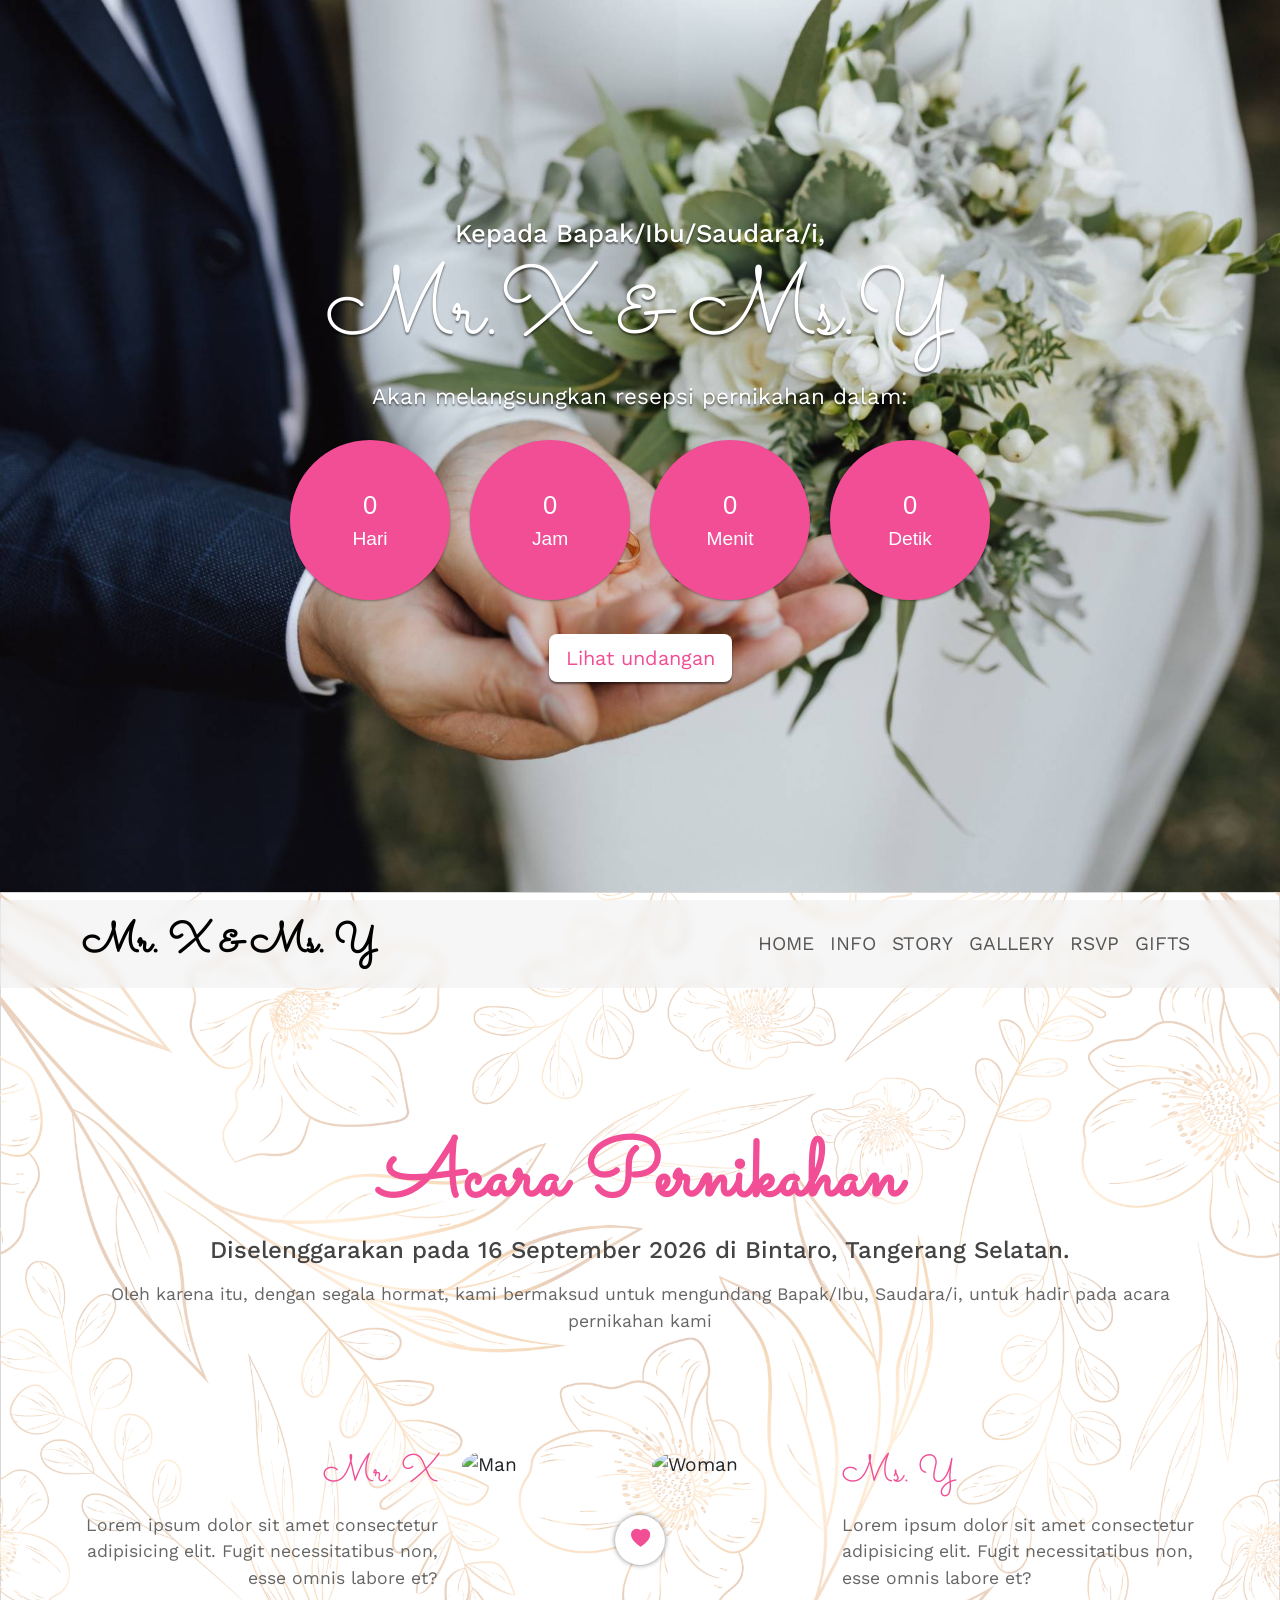
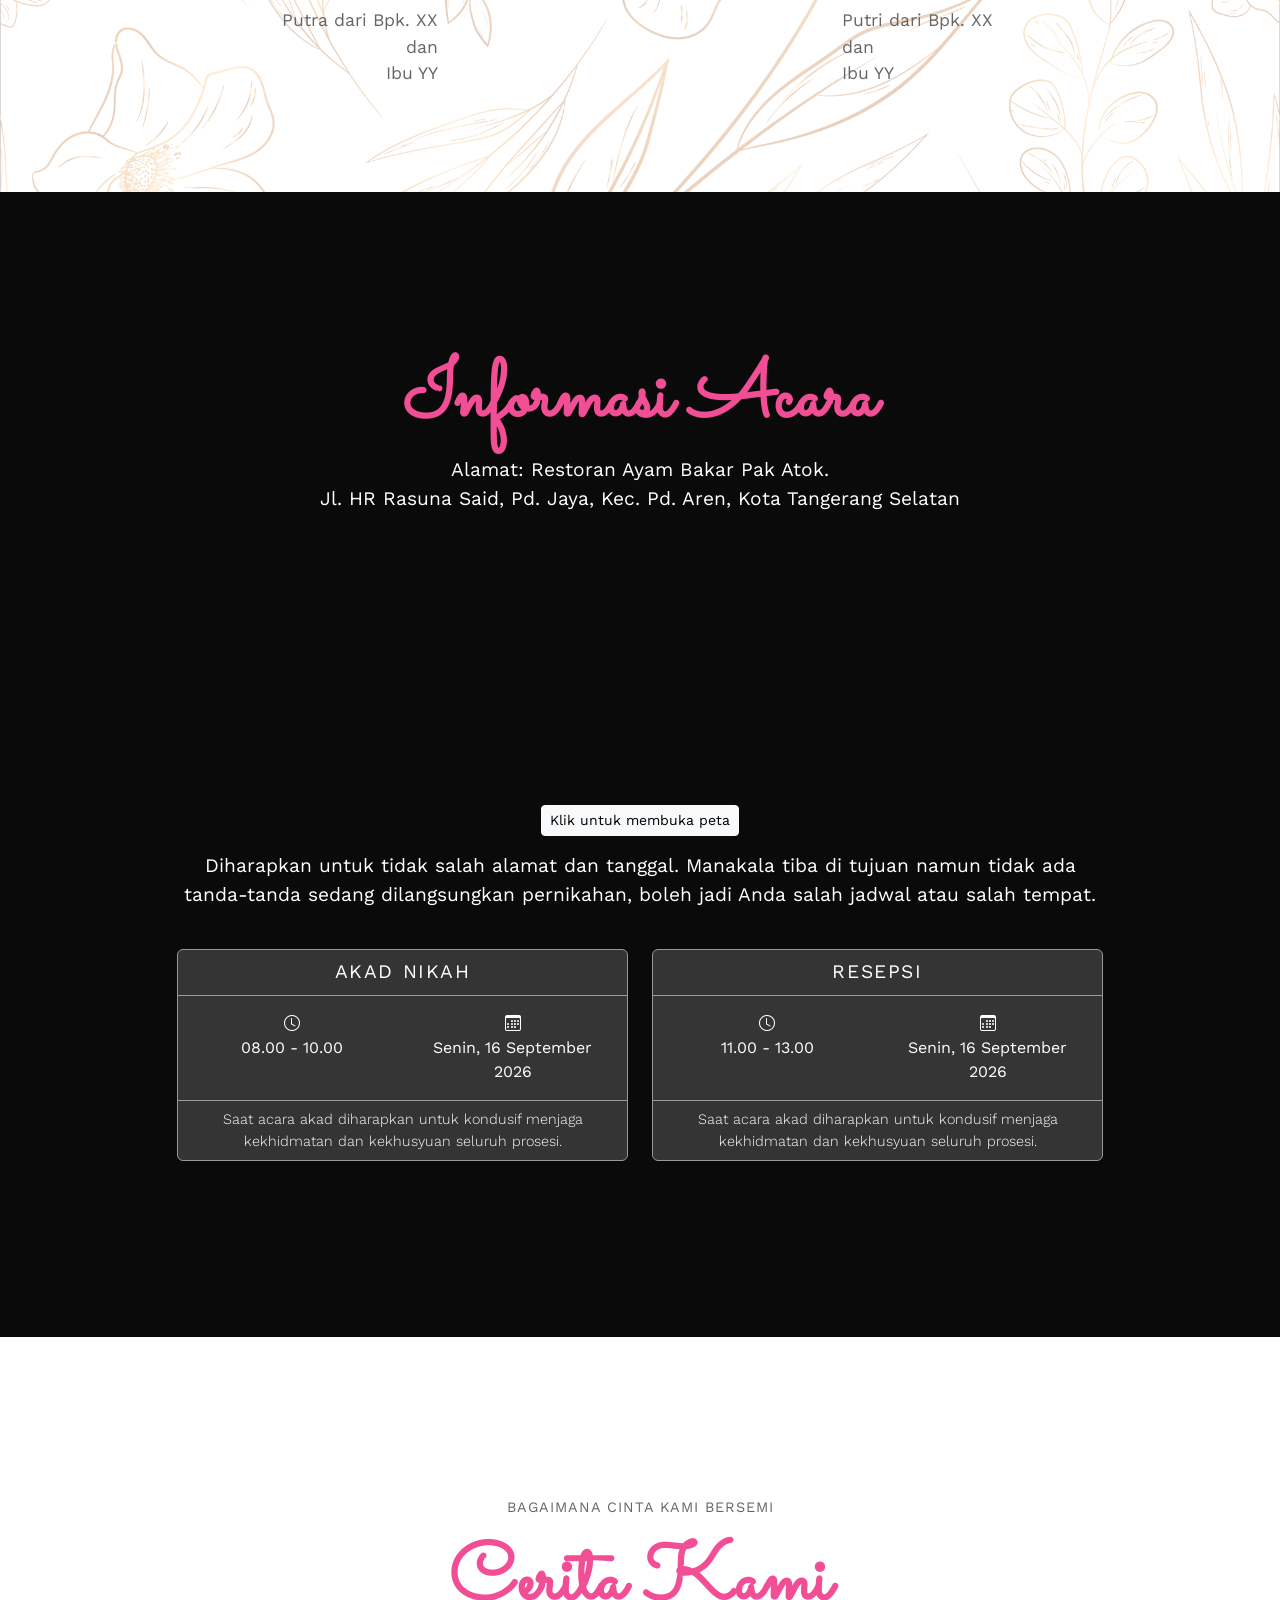
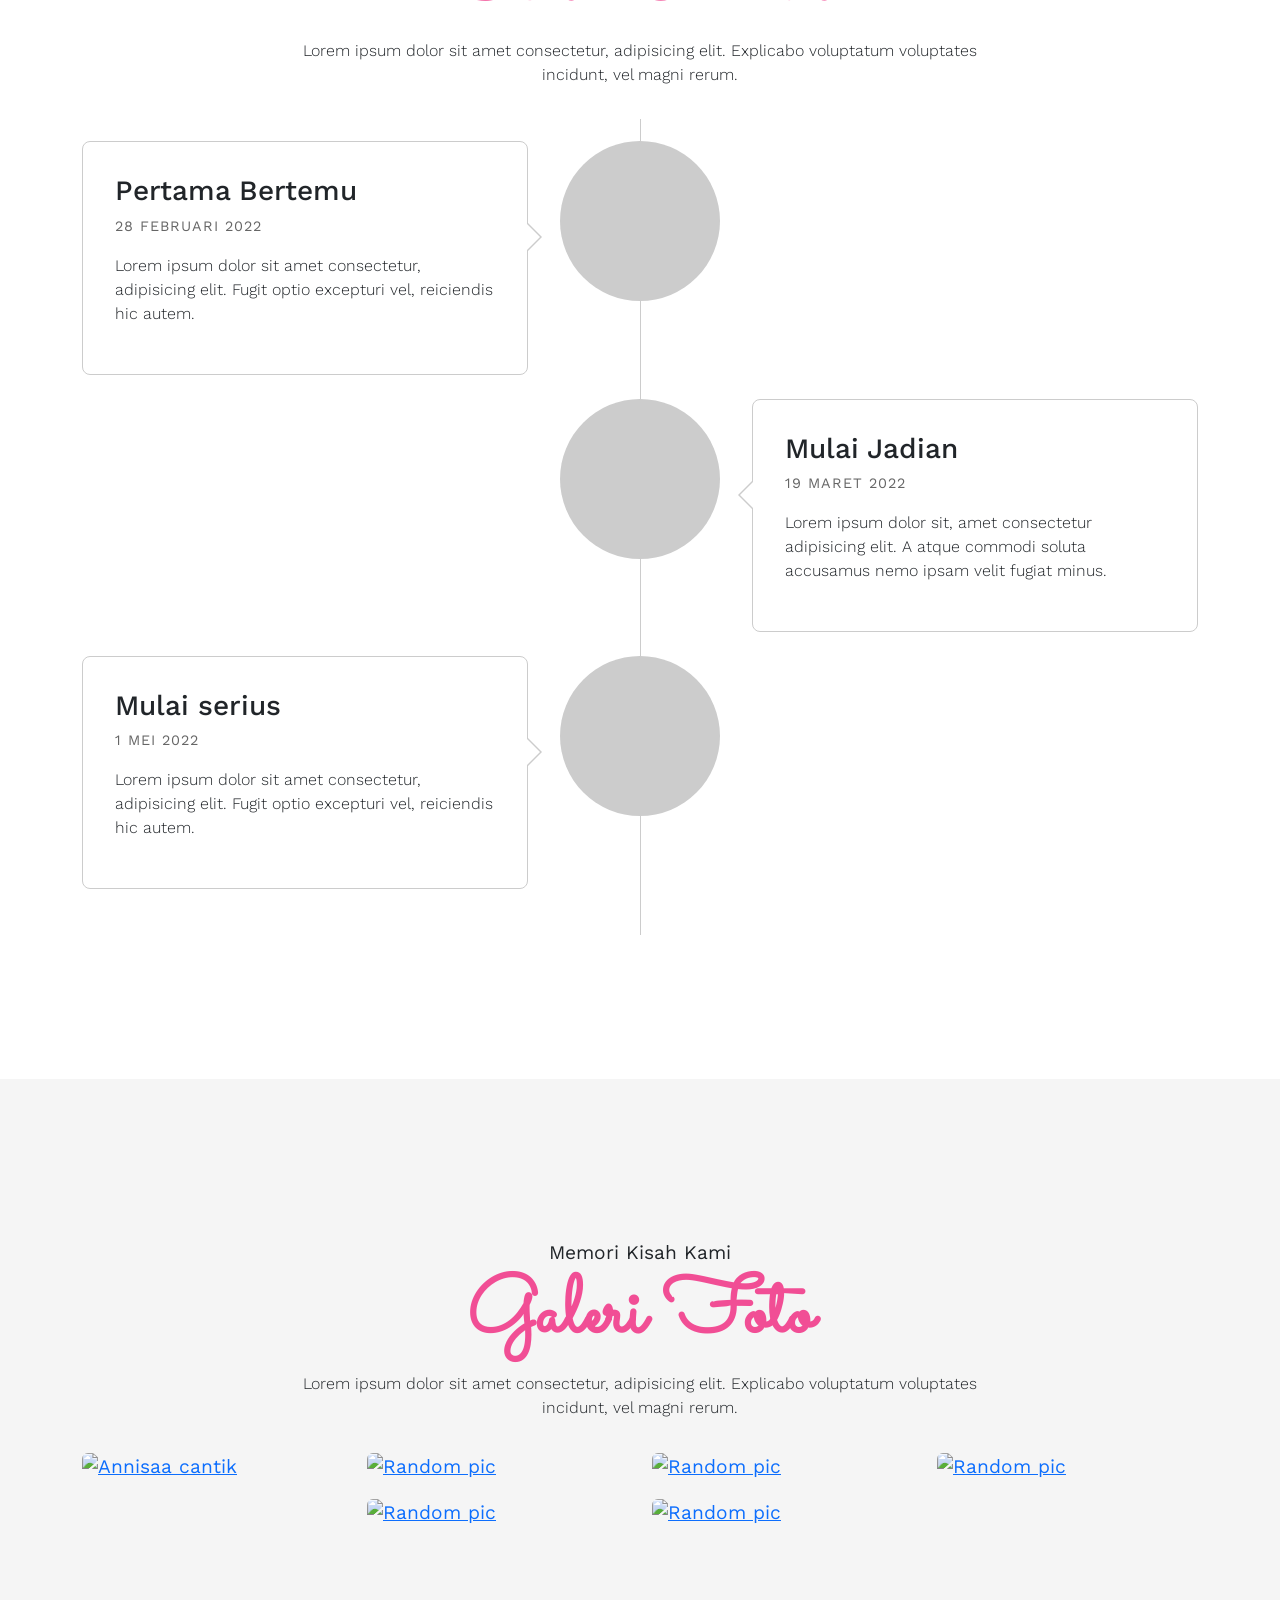
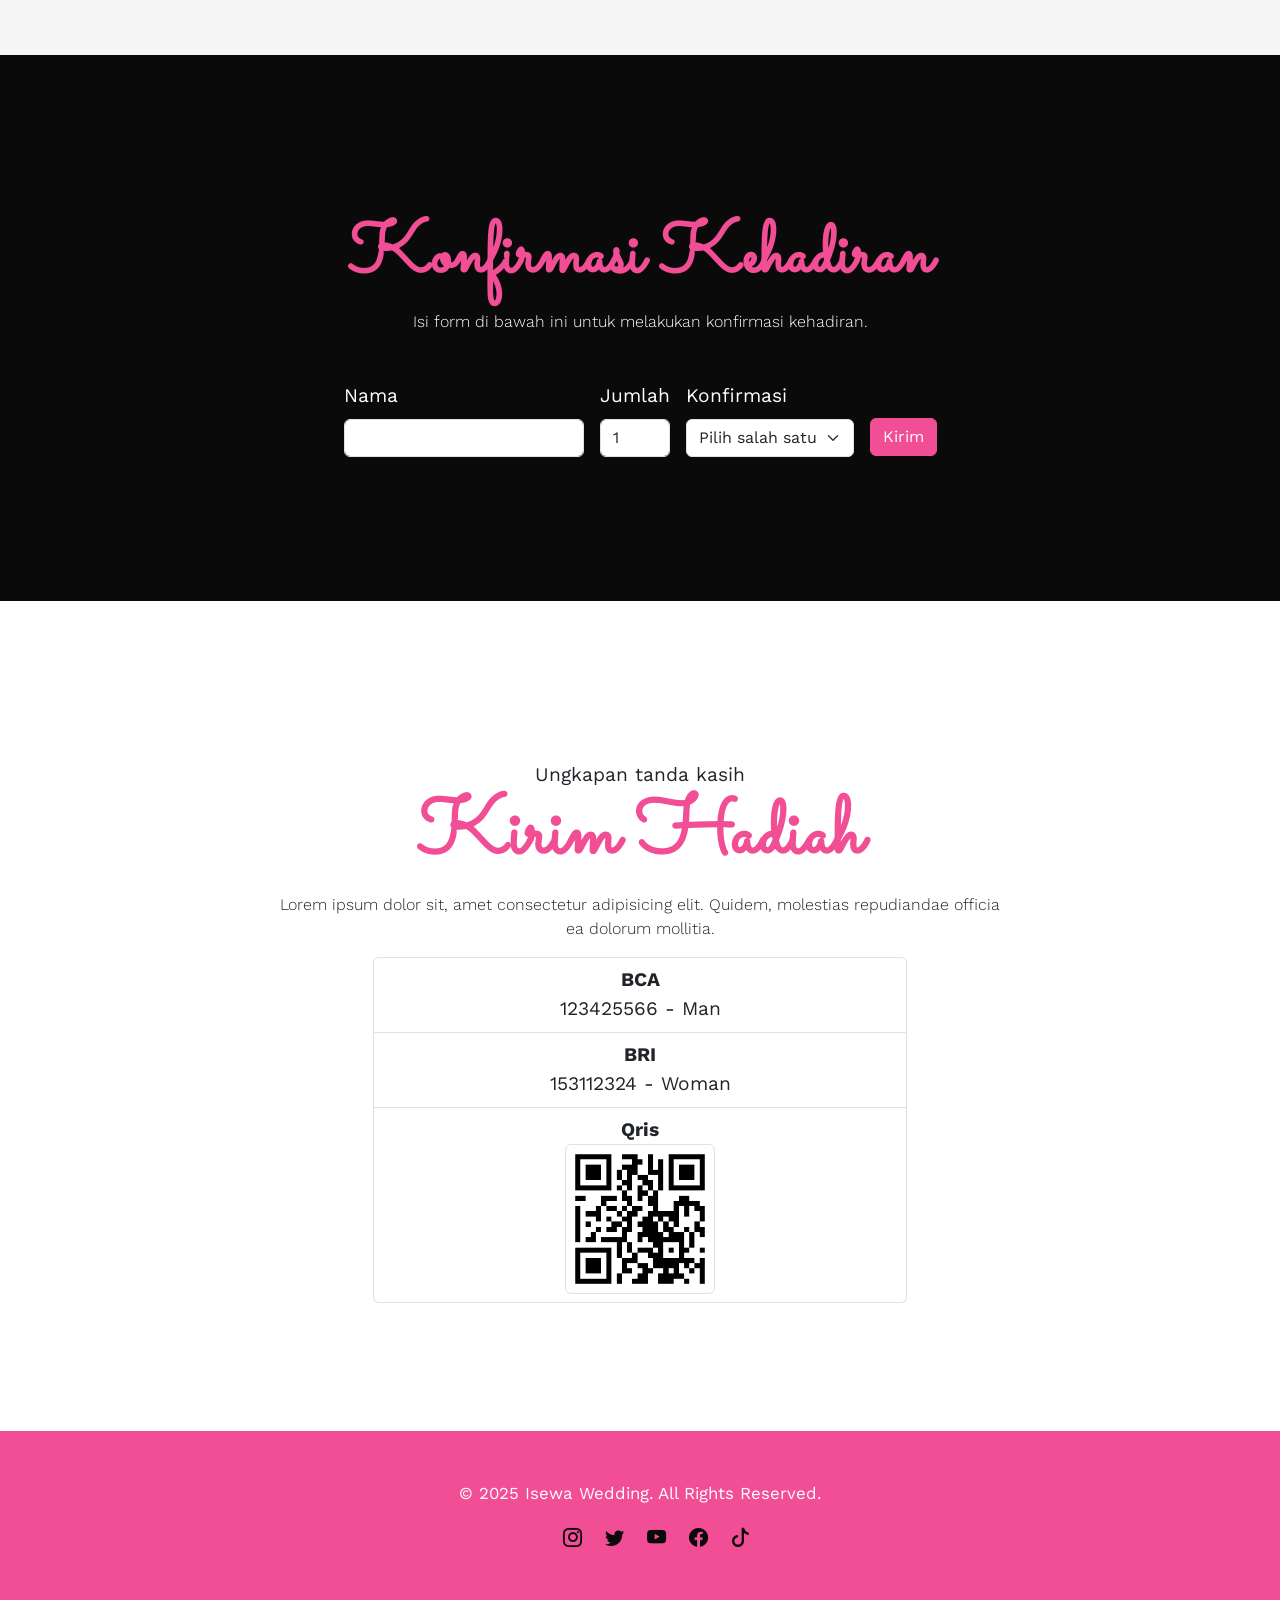
==== index.html @ b7c2bd83 "haha" ====
<!doctype html>
<html lang="en">
  <head>
    <meta charset="utf-8">
    <meta name="viewport" content="width=device-width, initial-scale=1">
    <title>Mr. X & Mrs. Y Wedding</title>
    <link href="https://cdn.jsdelivr.net/npm/bootstrap@5.3.3/dist/css/bootstrap.min.css" rel="stylesheet" integrity="sha384-QWTKZyjpPEjISv5WaRU9OFeRpok6YctnYmDr5pNlyT2bRjXh0JMhjY6hW+ALEwIH" crossorigin="anonymous">

    <link rel="preconnect" href="https://fonts.googleapis.com">
    <link rel="preconnect" href="https://fonts.gstatic.com" crossorigin>
    <link href="https://fonts.googleapis.com/css2?family=Sacramento&family=Work+Sans:ital,wght@0,100..900;1,100..900&display=swap" rel="stylesheet">
    
    <!-- SimplyCountdown -->
    <link rel="stylesheet" href="countdown/simplyCountdown.theme.default.css"/>
    <script src="countdown/simplyCountdown.min.js"></script>

    <!-- Icon Boostrap -->
    <link rel="stylesheet" href="https://cdn.jsdelivr.net/npm/bootstrap-icons@1.11.3/font/bootstrap-icons.min.css">

    <link rel="stylesheet" href="style.css">
  </head>
  <body>
    
    <section id="hero" class="hero w-100 h-100 p-3 mx-auto text-center d-flex justify-content-center align-items-center text-white">
        <main>
            <h4>Kepada <span>Bapak/Ibu/Saudara/i,</span></h4>
            <h1>Mr.X & Ms.Y</h1>
            <p>Akan melangsungkan resepsi pernikahan dalam:</p>
            <div class="simply-countdown"></div>
            <a href="#home" class="btn btn-lg mt-4" onclick="enableScroll()">Lihat undangan</a>
        </main>
    </section>

    <nav class="navbar navbar-expand-md bg-body-transparent sticky-top mynavbar">
      <div class="container">
        <a class="navbar-brand" href="#">Mr. X & Ms. Y</a>
        <button class="navbar-toggler border-0" type="button" data-bs-toggle="offcanvas" data-bs-target="#offcanvasNavbar" aria-controls="offcanvasNavbar" aria-label="Toggle navigation">
          <span class="navbar-toggler-icon"></span>
        </button>
        <div class="offcanvas offcanvas-end" tabindex="-1" id="offcanvasNavbar" aria-labelledby="offcanvasNavbarLabel">
          <div class="offcanvas-header">
            <h5 class="offcanvas-title" id="offcanvasNavbarLabel">Mr. X & Ms. Y</h5>
            <button type="button" class="btn-close" data-bs-dismiss="offcanvas" aria-label="Close"></button>
          </div>
          <div class="offcanvas-body">
            <div class="navbar-nav ms-auto">
              <a class="nav-link" href="#home">Home</a>
              <a class="nav-link" href="#info">Info</a>
              <a class="nav-link" href="#story">Story</a>
              <a class="nav-link" href="#gallery">Gallery</a>
              <a class="nav-link" href="#rsvp">RSVP</a>
              <a class="nav-link" href="#gifts">Gifts</a>
            </div>
          </div>
        </div>
      </div>
    </nav>

    <section id="home" class="home">
      <div class="container">
        <div class="row justify-content-center">
          <div class="col-md8 text-center">
            <h2>Acara Pernikahan</h2>
            <h3>Diselenggarakan pada 16 September 2026 di Bintaro, Tangerang Selatan.</h3>
            <p>Oleh karena itu, dengan segala hormat, kami bermaksud untuk mengundang Bapak/Ibu, Saudara/i, untuk hadir pada acara pernikahan kami</p>

          </div>
        </div>

        <div class="row couple">
          <!-- Mempelai pria -->
          <div class="col-lg-6">
            <div class="row">
              <div class="col-8 text-end">
                <h3>Mr. X</h3>
                <p>Lorem ipsum dolor sit amet consectetur adipisicing elit. Fugit necessitatibus non, esse omnis labore et?</p>
                <p>Putra dari Bpk. XX <br> dan <br> Ibu YY</p>
              </div>
              <div class="col-4">
                <img src="https://picsum.photos/400/400" alt="Man" class="img-responsive rounded-circle">
              </div>
            </div>
          </div>

          <span class="heart"><i class="bi bi-heart-fill"></i></span>

          <!-- Mempelai wanita -->
          <div class="col-lg-6">
            <div class="row">
              <div class="col-4">
                <img src="https://picsum.photos/401/401" alt="Woman" class="img-responsive rounded-circle">
              </div>
              <div class="col-8">
                <h3>Ms. Y</h3>
                <p>Lorem ipsum dolor sit amet consectetur adipisicing elit. Fugit necessitatibus non, esse omnis labore et?</p>
                <p>Putri dari Bpk. XX <br> dan <br> Ibu YY</p>
              </div>
            </div>
          </div>
        </div>
      </div>
    </section>

    <section id="info" class="info">

      <div class="container">
        <div class="row justify-content-center">

          <div class="col-md8 col-10 text-center">
            <h2>Informasi Acara</h2>
            <p>Alamat: Restoran Ayam Bakar Pak Atok. <br>Jl. HR Rasuna Said, Pd. Jaya, Kec. Pd. Aren, Kota Tangerang Selatan</p>
            <iframe src="https://www.google.com/maps/embed?pb=!1m14!1m8!1m3!1d3965.9040475865513!2d106.7136869!3d-6.2763452!3m2!1i1024!2i768!4f13.1!3m3!1m2!1s0x2e69fa9c1aba2d9b%3A0xd72b50411624f5d4!2sRestoran%20Ayam%20Bakar%20Pak%20Atok!5e0!3m2!1sen!2sid!4v1710556203660!5m2!1sen!2sid" width="100%" height="250" style="border:0;" allowfullscreen="" loading="lazy" referrerpolicy="no-referrer-when-downgrade"></iframe>
            <a href="https://maps.app.goo.gl/MuM3jaGAcrhYn41u5" target="_blank" class="btn btn-light btn-sm my-3">Klik untuk membuka peta</a>
            <p class="description">Diharapkan untuk tidak salah alamat dan tanggal. Manakala tiba di tujuan namun tidak ada tanda-tanda sedang dilangsungkan pernikahan, boleh jadi Anda salah jadwal atau salah tempat.</p>
          </div>

        </div>

        <div class="row justify-content-center mt-4">
          <div class="col-md-5 col-10">

            <div class="card text-center text-bg-light mb-5">

              <div class="card-header"> Akad Nikah </div>
              <div class="card-body">
               <div class="row justify-content-center">

                  <div class="col-md-6">
                    <i class="bi bi-clock d-block"></i>
                    <span>08.00 - 10.00</span>
                  </div>

                  <div class="col-md-6">
                    <i class="bi bi-calendar3 d-block"></i>
                    <span>Senin, 16 September 2026</span>
                  </div>

               </div>
              </div>

              <div class="card-footer">
                Saat acara akad diharapkan untuk kondusif menjaga kekhidmatan dan kekhusyuan seluruh prosesi.
              </div>
              
            </div>
          </div>
          <div class="col-md-5 col-10">
            <div class="card text-center text-bg-light">
              <div class="card-header"> Resepsi </div>
              <div class="card-body">
               <div class="row justify-content-center">
                <div class="col-md-6">
                  <i class="bi bi-clock d-block"></i>
                  <span>11.00 - 13.00</span>
                </div>
                <div class="col-md-6">
                  <i class="bi bi-calendar3 d-block"></i>
                  <span>Senin, 16 September 2026</span>
                </div>
               </div>
              </div>
              <div class="card-footer">
                Saat acara akad diharapkan untuk kondusif menjaga kekhidmatan dan kekhusyuan seluruh prosesi.
              </div>
            </div>
          </div>
        </div>
      </div>
    </section>

    <section id="story" class="story">
      <div class="container">
        <div class="row justify-content-center">
          <div class="col-md-8 col-10 text-center">
            <span>Bagaimana Cinta Kami Bersemi</span>
            <h2>Cerita Kami</h2>
            <p>Lorem ipsum dolor sit amet consectetur, adipisicing elit. Explicabo voluptatum voluptates incidunt, vel magni rerum.</p>

          </div>
        </div>

        <div class="row">
          <div class="col">
            <ul class="timeline">
              <li>
                <div class="timeline-image" style="background-image: url(https://picsum.photos/300/300);"></div>
                <div class="timeline-panel">
                  <div class="timeline-heading">
                    <h3>Pertama Bertemu</h3>
                    <span>28 Februari 2022</span>
                  </div>

                  <div class="timeline-body">
                    <p>Lorem ipsum dolor sit amet consectetur, adipisicing elit. Fugit optio excepturi vel, reiciendis hic autem.</p>
                  </div>
                </div>
              </li>
              <li class="timeline-inverted">
                <div class="timeline-image" style="background-image: url(https://picsum.photos/301/301);"></div>
                <div class="timeline-panel">
                  <div class="timeline-heading">
                    <h3>Mulai Jadian</h3>
                    <span>19 Maret 2022</span>
                  </div>

                  <div class="timeline-body">
                    <p>Lorem ipsum dolor sit, amet consectetur adipisicing elit. A atque commodi soluta accusamus nemo ipsam velit fugiat minus.</p>
                  </div>
                </div>
              </li>

              <li>
                <div class="timeline-image" style="background-image: url(https://picsum.photos/302/302);"></div>
                <div class="timeline-panel">
                  <div class="timeline-heading">
                    <h3>Mulai serius </h3>
                    <span>1 Mei 2022</span>
                  </div>

                  <div class="timeline-body">
                    <p>Lorem ipsum dolor sit amet consectetur, adipisicing elit. Fugit optio excepturi vel, reiciendis hic autem.</p>
                  </div>
                </div>
              </li>
            </ul>
          </div>
        </div>
      </div>
    </section>    

    <section id="gallery" class="gallery">
      <div class="container">
        <div class="row justify-content-center">
          <div class="col-md-8 col-10 text-center">
            <span>Memori Kisah Kami</span>
            <h2>Galeri Foto</h2>
            <p>Lorem ipsum dolor sit amet consectetur, adipisicing elit. Explicabo voluptatum voluptates incidunt, vel magni rerum.</p>
          </div>
        </div>

        <div class="row row-cols-lg-4 row-cols-md-3 row-cols-sm-2 row-cols-1 justify-content-center">

          <div class="col mt-3">
            <a href="https://picsum.photos/id/237/1200/768" data-toggle="lightbox" data-caption="Gambar 1" data-gallery="mygallery">
            <img src="https://picsum.photos/id/237/300/400" alt="Annisaa cantik" class="img-fluid w-100 rounded">
          </a>
          </div>

          <div class="col mt-3">
            <a href="https://picsum.photos/id/238/1200/768" data-toggle="lightbox" data-caption="Gambar 2" data-gallery="mygallery">
            <img src="https://picsum.photos/id/238/300/400" alt="Random pic" class="img-fluid w-100 rounded">
          </a>
          </div>

          <div class="col mt-3">
            <a href="https://picsum.photos/id/239/1200/768" data-toggle="lightbox" data-caption="Gambar 3" data-gallery="mygallery">
            <img src="https://picsum.photos/id/239/300/400" alt="Random pic" class="img-fluid w-100 rounded">
          </a>
          </div>

          <div class="col mt-3">
            <a href="https://picsum.photos/id/240/1200/768" data-toggle="lightbox" data-caption="Gambar 4" data-gallery="mygallery">
            <img src="https://picsum.photos/id/241/300/400" alt="Random pic" class="img-fluid w-100 rounded">
          </a>
          </div>

          <div class="col mt-3">
            <a href="https://picsum.photos/id/242/1200/768" data-toggle="lightbox" data-caption="Gambar 5" data-gallery="mygallery">
            <img src="https://picsum.photos/id/242/300/400" alt="Random pic" class="img-fluid w-100 rounded">
          </a>
          </div>

          <div class="col mt-3">
            <a href="https://picsum.photos/id/243/1200/768" data-toggle="lightbox" data-caption="Gambar 6" data-gallery="mygallery">
            <img src="https://picsum.photos/id/243/300/400" alt="Random pic" class="img-fluid w-100 rounded">
          </a>
          </div>
          
        </div>
        
      </div>
    </section>

    <section id="rsvp" class="rsvp">
      <div class="container">
        <div class="row justify-content-center">
          <div class="col-md-8 col-10 text-center">
            <h2>Konfirmasi Kehadiran</h2>
            <p>Isi form di bawah ini untuk melakukan konfirmasi kehadiran.</p>
          </div>

          <form class="row row-cols-md-auto g-3 align-items-center justify-content-center"
            method="POST"
            action="https://script.google.com/macros/s/AKfycbzYRNqljpr61fSOz7o_DESV28PHiy1KJpSlliPpm4VAliYkcgR9GCwS96b2VONfLpVkAA/exec" id="my-form"
          >
            <div class="col-12">
              <div class="mb-3">
                <label for="nama" class="form-label">Nama</label>
                <input type="text" class="form-control" id="nama" name="nama">
              </div>
            </div>

            <div class="col-12">
              <div class="mb-3">
                <label for="jumlah" class="form-label">Jumlah</label>
                <input type="number" class="form-control" id="jumlah" name="jumlah" min="1" max="5" length='1' value='1'>
              </div>
            </div>

            <div class="col-12">
              <div class="mb-3">
                <label for="status" class="form-label">Konfirmasi</label>
                <select name="status" id="statusu" class="form-select">
                  <option selected>Pilih salah satu</option>
                  <option value="1">Hadir</option>
                  <option value="0">Tidak Hadir</option>
                </select>
              </div>
            </div>

            <div class="col-12" style="margin-top: 35px;">
              <button class="btn btn-primary">Kirim</button>
            </div>
          </form>

          <!-- Tambahkan ini di bawah form
          <section id="comments" class="comments">
            <div class="container">
              <div class="row justify-content-center">
                <div class="col-md-8 col-10 text-center">
                  <h2>Komentar</h2>
                  <div id="comment-list" class="mt-3"></div>
                </div>
              </div>
              <div class="row justify-content-center">
                <div class="col-md-8 col-10">
                  <form id="comment-form">
                    <div class="mb-3">
                      <label for="comment" class="form-label">Komentar</label>
                      <textarea class="form-control" id="comment" rows="3" maxlength="200"></textarea>
                    </div>
                    <button type="submit" class="btn btn-primary">Kirim Komentar</button>
                  </form>
                </div>
              </div>
            </div>
          </section> -->


          <!-- <div class="row justify-content-center mt-5">
            <div class="col-md-6">
              <div id="disqus_thread"></div>
                <script>
                    /**
                    *  RECOMMENDED CONFIGURATION VARIABLES: EDIT AND UNCOMMENT THE SECTION BELOW TO INSERT DYNAMIC VALUES FROM YOUR PLATFORM OR CMS.
                    *  LEARN WHY DEFINING THESE VARIABLES IS IMPORTANT: https://disqus.com/admin/universalcode/#configuration-variables    */
                    /*
                    var disqus_config = function () {
                    this.page.url = PAGE_URL;  // Replace PAGE_URL with your page's canonical URL variable
                    this.page.identifier = PAGE_IDENTIFIER; // Replace PAGE_IDENTIFIER with your page's unique identifier variable
                    };
                    */
                    (function() { // DON'T EDIT BELOW THIS LINE
                    var d = document, s = d.createElement('script');
                    s.src = 'https://isewa-wedding.disqus.com/embed.js';
                    s.setAttribute('data-timestamp', +new Date());
                    (d.head || d.body).appendChild(s);
                    })();
                </script>
                <noscript>Please enable JavaScript to view the <a href="https://disqus.com/?ref_noscript">comments powered by Disqus.</a></noscript>
            </div>
          </div> -->
        </div>
      </div> 
    </section>

    <section id="gifts" class="gifts">

      <div class="container">
        <div class="row justify-content-center">
          <div class="col-md-8 col-10 text-center">
            <span>Ungkapan tanda kasih</span>
            <h2>Kirim Hadiah</h2>
            <p>Lorem ipsum dolor sit, amet consectetur adipisicing elit. Quidem, molestias repudiandae officia ea dolorum mollitia.</p>
          </div>

          <div class="row justify-content-center text-center"s>
            <div class="col-md-6">
              <ul class="list-group">
                <li class="list-group-item">
                  <div class="fw-bold">BCA</div> 
                  123425566 - Man
                </li>
                <li class="list-group-item">
                  <div class="fw-bold">BRI</div> 
                  153112324 - Woman
                </li>
                <li class="list-group-item">
                  <div class="fw-bold">Qris</div> 
                  <img src="img/qr.png" alt="Qris" class="img-thumbnail" width="150">
                </li>
              </ul>
            </div>
          </div>
       </div>
      </div>

    </section>

    <footer>
      <div class="container">
        <div class="row">
          <div class="col text-center">
            <small class="block">&copy; 2025 Isewa Wedding. All Rights Reserved.</small>
            <!-- <small class="block">Design by <a href="https://www.instagram.com/tyo.__/">@Tyo.__</a></small> -->

            <ul class="mt-3">
              <li><a href="#"><i class="bi bi-instagram"></i></a></li>
              <li><a href="#"><i class="bi bi-twitter"></i></a></li>
              <li><a href="#"><i class="bi bi-youtube"></i></a></li>
              <li><a href="#"><i class="bi bi-facebook"></i></a></li>
              <li><a href="#"><i class="bi bi-tiktok"></i></a></li>
            </ul>
          </div>
        </div>
      </div>
    </footer>

    <div id="audio-container">
      <audio id="song" autoplay loop>
        <source src="audio/Powfu-CastleByTheSea.mp3" type="audio/mp3">
      </audio>

      <div class="audio-icon-wrapper" style="display: none;">
        <i class="bi bi-disc"></i>
      </div>
    </div>
    <script src="https://cdn.jsdelivr.net/npm/bootstrap@5.3.3/dist/js/bootstrap.bundle.min.js" integrity="sha384-YvpcrYf0tY3lHB60NNkmXc5s9fDVZLESaAA55NDzOxhy9GkcIdslK1eN7N6jIeHz" crossorigin="anonymous"></script>

    <script src="https://cdn.jsdelivr.net/npm/bs5-lightbox@1.8.3/dist/index.bundle.min.js"></script>

    <script>
        simplyCountdown('.simply-countdown',{
            year: 2026, // required
            month: 9, // required
            day: 16, // required
            hours: 13, // Default is 0 [0-23] integer
            words: { //words displayed into the countdown
                days: { singular: 'Hari', plural: 'Hari' },
                hours: { singular: 'Jam', plural: 'Jam' },
                minutes: { singular: 'Menit', plural: 'Menit' },
                seconds: { singular: 'Detik', plural: 'Detik' }
            },
            // in case of inline set to false
            enableUtc: false,
            onEnd: function () {
                // your code
                return;
            },
        });
    </script>

    <script>
      
      const stickyTop = document.querySelector('.sticky-top');
      const offcanvas = document.querySelector('.offcanvas');
      
      offcanvas.addEventListener('show.bs.offcanvas', function(){
        stickyTop.style.overflow='visible';
      });

      
      offcanvas.addEventListener('hidden.bs.offcanvas', function(){
        stickyTop.style.overflow='hidden';
      });


    </script>

    <script>
      const rootElement = document.querySelector(":root");
      const audioIconWrapper = document.querySelector('.audio-icon-wrapper');
      let isPlaying = false;
      const song = document.querySelector('#song');
      const audioIcon = document.querySelector('.audio-icon-wrapper i');

      function disableScroll(){
        scrollTop = window.pageYOffset || document.documentElement.scrollTop;
        scrollLeft = window.pageXOffset || document.documentElement.scrollLeft;

        window.onscroll = function() {
          window.scrollTo(scrollTop, scrollLeft);
        }

        rootElement.style.scrollBehavior ='auto';
      }

      function enableScroll(){
        window.onscroll = function() {}
        rootElement.style.scrollBehavior ='smooth';
        // localStorage.setItem('opened', 'true');
        playAudio();
      }

      function playAudio(){
        song.volume = 0.4;
        audioIconWrapper.style.display = 'flex';
        song.play();
        isPlaying = true;
      }

      audioIconWrapper.onclick= function(){
        if(isPlaying){
          song.pause();
          audioIcon.classList.remove('bi-disc');
          audioIcon.classList.add('bi-pause-circle');
        }
        
        else{
          song.play();
          audioIcon.classList.add('bi-disc');
          audioIcon.classList.remove('bi-pause-circle');
        }

        isPlaying=!isPlaying;
      }

      // if(!localStorage.getItem('opened')){
      //   disableScroll();
      // }
      disableScroll();
    </script>

    <script>
      window.addEventListener("load", function() {
        const form = document.getElementById('my-form');
        form.addEventListener("submit", function(e) {
          e.preventDefault();
          const data = new FormData(form);
          const action = e.target.action;
          fetch(action, {
            method: 'POST',
            body: data,
          })
          .then(() => {
            alert("Konfirmasi kehadiran berhasil terkirim!");
          })
        });
      });
    </script>

    <script>
      const urlParams = new URLSearchParams(window.location.search);
      const nama = urlParams.get('nama') || '';
      const pronoun = urlParams.get('p') || 'Bapak/Ibu/Saudara/i';
      const namaContainer = document.querySelector('.hero h4 span');
      namaContainer.innerText = `${pronoun} ${nama},`.replace(/ ,$/, ',');

      document.querySelector('#nama').value = nama;
    </script>

  <!-- <script>
    // Save comments in a temporary array
    const comments = [];

    // Function to display comments on the page
    function displayComments() {
      const commentList = document.getElementById('comment-list');
      commentList.innerHTML = '';

      comments.forEach(comment => {
        const commentItem = document.createElement('div');
        commentItem.classList.add('mb-3', 'border', 'p-3');
        commentItem.innerHTML = `
          <strong>${comment.name}</strong>: ${comment.text}
        `;
        commentList.appendChild(commentItem);
      });
    }

    // Function to add comment from the form
    function addComment(event) {
      event.preventDefault();
      const commentInput = document.getElementById('comment');
      const commentText = commentInput.value.trim();
      const nama = document.getElementById('nama').value.trim(); // Using name from RSVP form

      if (commentText !== '' && nama !== '') {
        // Check if comment and name are not empty
        if (commentText.length <= 200) {
          // Check if comment length does not exceed 200 characters
          comments.push({ name: nama, text: commentText });
          displayComments();
          commentInput.value = ''; // Clear comment input after submission
        } else {
          alert('Komentar tidak boleh melebihi 200 karakter.');
        }
      } else {
        alert('Harap isi kolom komentar dan nama.');
      }
    }

    // Event listener to submit comment when form is submitted
    const commentForm = document.getElementById('comment-form');
    commentForm.addEventListener('submit', addComment);
  </script> -->
  </body>
</html>
---- countdown/simplyCountdown.theme.default.css ----
.simply-countdown
{
    overflow:hidden;
    display:table;
    font-family:'Arial',sans-serif;
    margin: auto;
}
.simply-countdown>.simply-section
{
    width:50px;
    height:50px;
    padding:80px;
    display:flex;
    align-items:center;
    justify-content:center;
    float:left;margin:10px;
    background:var(--pink);
    box-shadow:0 1px 3px rgba(0,0,0,.12),0 1px 2px rgba(0,0,0,.24);
    border-radius: 50%;
}
.simply-countdown>.simply-section .simply-amount,.simply-countdown>.simply-section .simply-word
{
    display:block;text-align:center
}

.simply-countdown>.simply-section .simply-amount
{
    font-size: 1.6rem;
}
---- style.css ----
:root{
    --pink: #f14e95;
    --bg: #0a0a0a;
    --shadow: 0 2px 2px rgb(0 0 0 /0.5);
}


body{

    font-size:  1.2rem;
    font-family: "Work Sans", sans-serif;
    min-height: 4000px;
}

.hero::before
{
    content: '';
    position: absolute;
    top: 0;
    left: 0;
    width: 100%;
    height: 100%;
    background-image: url(img/NewProject.jpg);    
    background-size: cover;
    background-position: center;
    z-index: -1;
    /* filter: grayscale(); */
}

.hero{
    position: relative;
    min-height: 100vh;
}

.hero h1, .hero h4, .hero p{
    text-shadow: var(--shadow);
}

.hero h1{
    font-family: "Sacramento", cursive;
    font-size: 6rem;
}

.hero h4{
    font-size: 1.6rem;
}
.hero p{
    font-size: 1.4rem;
}

.hero a{
    color: var(--pink);
    background-color: white;
    box-shadow: var(--shadow);
}

.hero a:hover{
    background-color: var(--pink);
    color: white;
}

.mynavbar{
    background-color: rgba(225, 225, 225, 0.3)!important;
    backdrop-filter: blur(4px);
}

.mynavbar .offcanvas{
    height: 100vh;
}

.mynavbar .navbar-brand, .mynavbar .offcanvas-title{
    font-family: 'Sacramento', cursive;
    font-size: 2.6rem;
    font-weight: bold;
}

.mynavbar .nav-link {
    /* font-weight: 600; */
    text-transform: uppercase;
}

.home{
    background-image: url(img/bg-home.png);
    background-size: cover;
    min-height: 100vh;
    margin-top: -6rem;
    padding-top: 15rem;
    padding-bottom: 5rem;
}

.home h2, 
.info h2, 
.story h2, 
.gallery h2,
.rsvp h2, 
.gifts h2{
    color: var(--pink);
    font-family: "Sacramento";
    font-size:  5rem;
    font-weight: bold;
}

.home h3{
    color: #444;
    font-size: 1.5rem;
    margin-bottom: 1rem;
}

.home p{
    font-size: 1.1rem;
    color: #666;
}

.home .couple{
    margin-top: 100px;
}

.home .couple h3{
    font-family: 'Sacramento';
    font-size: 2.4rem;
    color: var(--pink);
}

.home .couple img{
    width: 100%;
}

.home .heart{
    width: 50px;
    height: 50px;
    background-color: white;
    display: flex;
    border-radius: 50%;
    box-shadow: 0 0 5px rgba(0, 0, 0, 0.5);
    position: absolute;
    left: 50%;
    transform: translateX(-50%) translateY(65px);
}

.home .heart i{
    margin: auto;
    color: var(--pink);
}

.info{
    background-color: var(--bg);
    color: white;
    padding-top: 10rem;
    padding-bottom: 8rem;
}

.info .alamat{
    font-size: 1.1rem;
}

.info .descriptiom{
    font-size: 1rem;
    font-weight: 300;
}

.info .card{
    background-color: rgba(225, 225, 225, 0.2)!important;
    color: white !important;
    border: 1px solid #999;
}

.info .card-header{
    border-bottom: 1px solid #999;
    text-transform: uppercase;
    letter-spacing: 0.1rem;
}

.info .card-body{
    font-size: 1rem;
}

.info .card-footer{
    border-top: 1px solid #999;
    font-size: 0.9rem;
    font-weight: 300;
}

.story, 
.gallery,
.rsvp,
.gifts{
    padding-top: 10rem;
    padding-bottom: 8rem;
}

.story span, 
.gallery span
.gifts span{
    text-transform: uppercase;
    color: #666;
    font-size: 0.9rem;
    letter-spacing: 1px;
    display: block;
    margin-bottom: 1rem;
}

.story p, 
.gallery p,
.rsvp p,
.gifts p{
    font-size: 1rem;
    font-weight: 300;
}

.timeline{
    list-style: none;
    padding: 1.4rem 0;
    margin-top: 1rem;
    position: relative;
}

.timeline::before{
    content:'';
    top: 0;
    bottom: 0;
    position: absolute;
    width: 1px;
    background-color: #ccc;
    left: 50%;
}

.timeline li{
    margin-bottom: 1.5rem;
    position: relative;
}

.timeline li::before,
.timeline li::after{
    content: '';
    display: table;
}

.timeline li::after{
    clear: both;
}

.timeline li .timeline-image{
    width: 160px;
    height: 160px;
    background-color: #ccc;
    position: absolute;
    left: 50%;
    transform: translateX(-50%);
    border-radius: 50%;
    background-size: cover;
    background-position: center;
    background-repeat: no-repeat;
}

.timeline li .timeline-panel{
    width: 40%;
    float: left;
    border: 1px solid #ccc;
    padding: 2rem;
    position: relative;
    border-radius: 8px;
    background-color: #fff;
}

.timeline li .timeline-panel::before{
    content: '';
    display: inline-block;
    position: absolute;
    border-top: 15px solid transparent;
    border-left: 15px solid #ccc;
    border-right: 0 solid #ccc;
    border-bottom: 15px solid transparent;
    right: -15px;
    top: 80px;
    /* width: 30px;
    height: 30px;
    background-color: #444;
    border: 1px solid #ccc;
    right: -15px;
    top: 70px;
    transform: rotate(45deg);
    z-index: -1; */
}

.timeline li .timeline-panel::after{
    content: '';
    position: absolute;
    display: inline-block;
    border-top: 14px solid transparent;
    border-left: 14px solid #fff;
    border-right: 0 solid #fff;
    border-bottom: 14px solid transparent;
    right: -13px;
    top: 81px;
}

.timeline li.timeline-inverted .timeline-panel{

    float: right;
}

.timeline li.timeline-inverted .timeline-panel::before{
    border-left-width: 0;
    border-right-width: 15px;
    left: -15px;
    right: auto;
}

.timeline li.timeline-inverted .timeline-panel::after{
    border-left-width: 0;
    border-right-width: 14px;
    left: -13px;
    right: auto;
}

.gallery{
    background-color: #f5f5f5;
}

.rsvp{
    background-color: var(--bg);
}

.rsvp h2{
    font-size: 4.5rem;
}

.rsvp p{
    color: white;
}

.rsvp form label{
    color: white;
}

.rsvp button{
    background-color: var(--pink);
    color: white;
    border: 1px solid var(--pink);
}

.rsvp button:hover{
    background-color: white;
    color: var(--pink);
    border: 1px solid white;
}

footer{
    padding: 3rem;
    background-color: var(--pink);
    color: white;
}

footer a{
    color: var(--bg);
    font-weight: bold;
    text-decoration: none;
}

footer a:hover{
    color: white;
}

footer li{
    list-style: none;
    display: inline;
    margin: 0.5rem;
}

.audio-icon-wrapper{
    width: 4rem;
    height: 4rem;
    font-size: 4rem;
    position: fixed;
    bottom: 2.5rem;
    right: 2rem;
    cursor: pointer;
    color: white;
    opacity: 0.5;
    mix-blend-mode: difference;
    animation: rotating 4s linear infinite;
    transform-origin: center;
    display: flex;
    justify-content: center;
    align-items: center;
    line-height: 0;
}

@keyframes rotating {
    form{
        transform: rotate(0);
    }
    to{
        transform: rotate(360deg);
    }
}

/* Media query */
/* Extra large */
@media (max-width: 1200px)
{
    .home .heart{
        transform: translateX(-50%) translateY(45px);
    }
}

/* laptop */
@media (max-width: 992px)
{
    html{
        font-size: 75%;
    }

    .simply-countdown>.simply-section{
        padding: 70px;
    }

    .home .heart{
        display: none;
    }

    .timeline::before{
        left: 60px
    }
    .timeline li .timeline-image{
        left: 15px;
        margin-left: 45px;
        top: 16px;
    }

    .timeline li .timeline-panel{
        width: calc((100% - 200px));
        float: right;
    }

    .timeline li .timeline-panel::before{
        border-left-width: 0;
        border-right-width: 15px;
        left: -15px;
        right: auto;
    }

    .timeline li .timeline-panel::after{
        border-left-width: 0;
        border-right-width: 14px;
        left: -13px;
        right: auto;
    }
}
/* tablet */
@media (max-width: 768px)
{
    html{
        font-size: 65%;
    }

    .simply-countdown>.simply-section{
        padding: 60px;
        margin: 5px;
    }

    .mynavbar .nav-link {
        font-size: 2rem;
        text-align: center;
    }

    .sticky-top{
        overflow: hidden;
    }

    .timeline li .timeline-image{
        width: 140px;
        height: 140px;
    }
}
/* mobile phone */
@media (max-width: 576px)
{
    html{
        font-size: 60%;
    }

    .simply-countdown>.simply-section{
        padding: 40px;
        margin: 2px;
    }

    .mynavbar .nav-link {
        font-size: 1rem;
        text-align: center;
    }

    .sticky-top{
        overflow: hidden;
    }

    .timeline li .timeline-image{
        width: 80px;
        height: 80px;
    }

    .timeline li .timeline-panel{
        width: 65%;
        transform: translateX(-20px);
    }

    .timeline li .timeline-panel::before{
        top: 30px;
    }

    .timeline li .timeline-panel::after{
        top: 31px;
    }
}
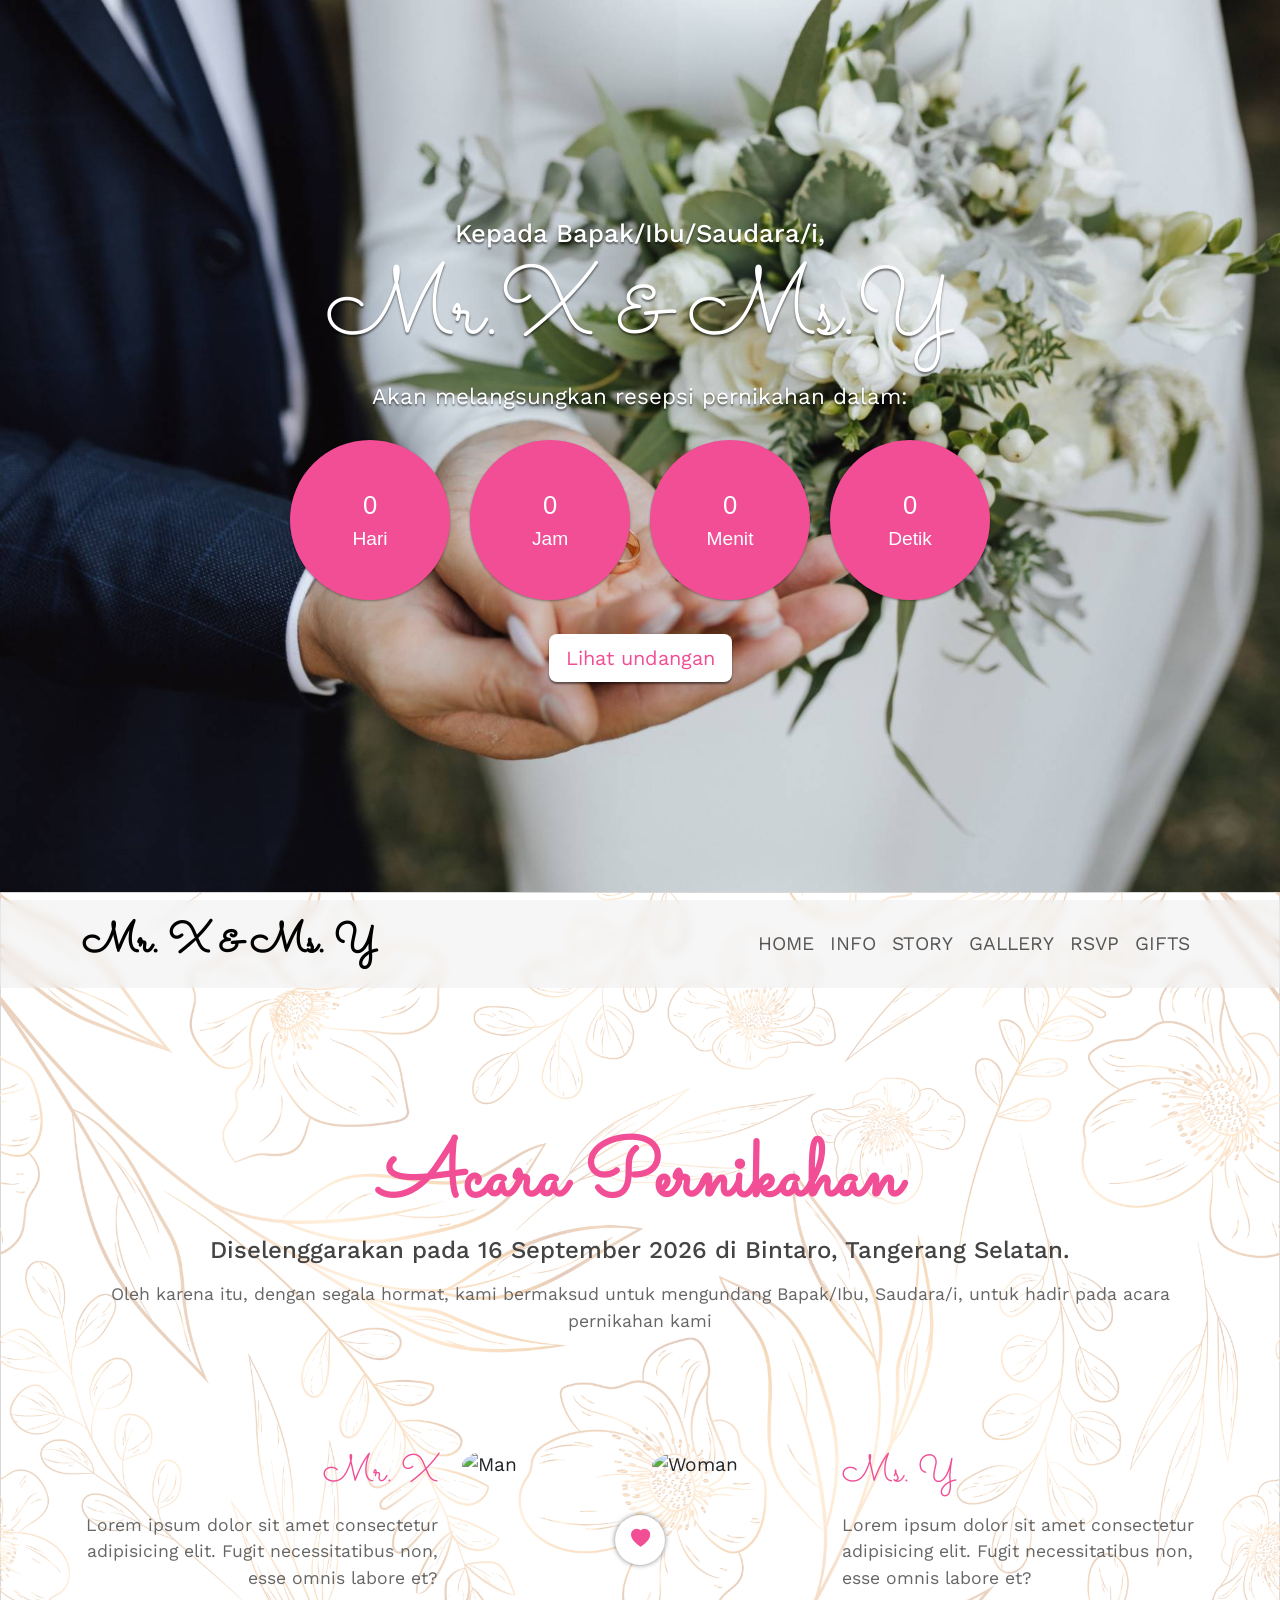
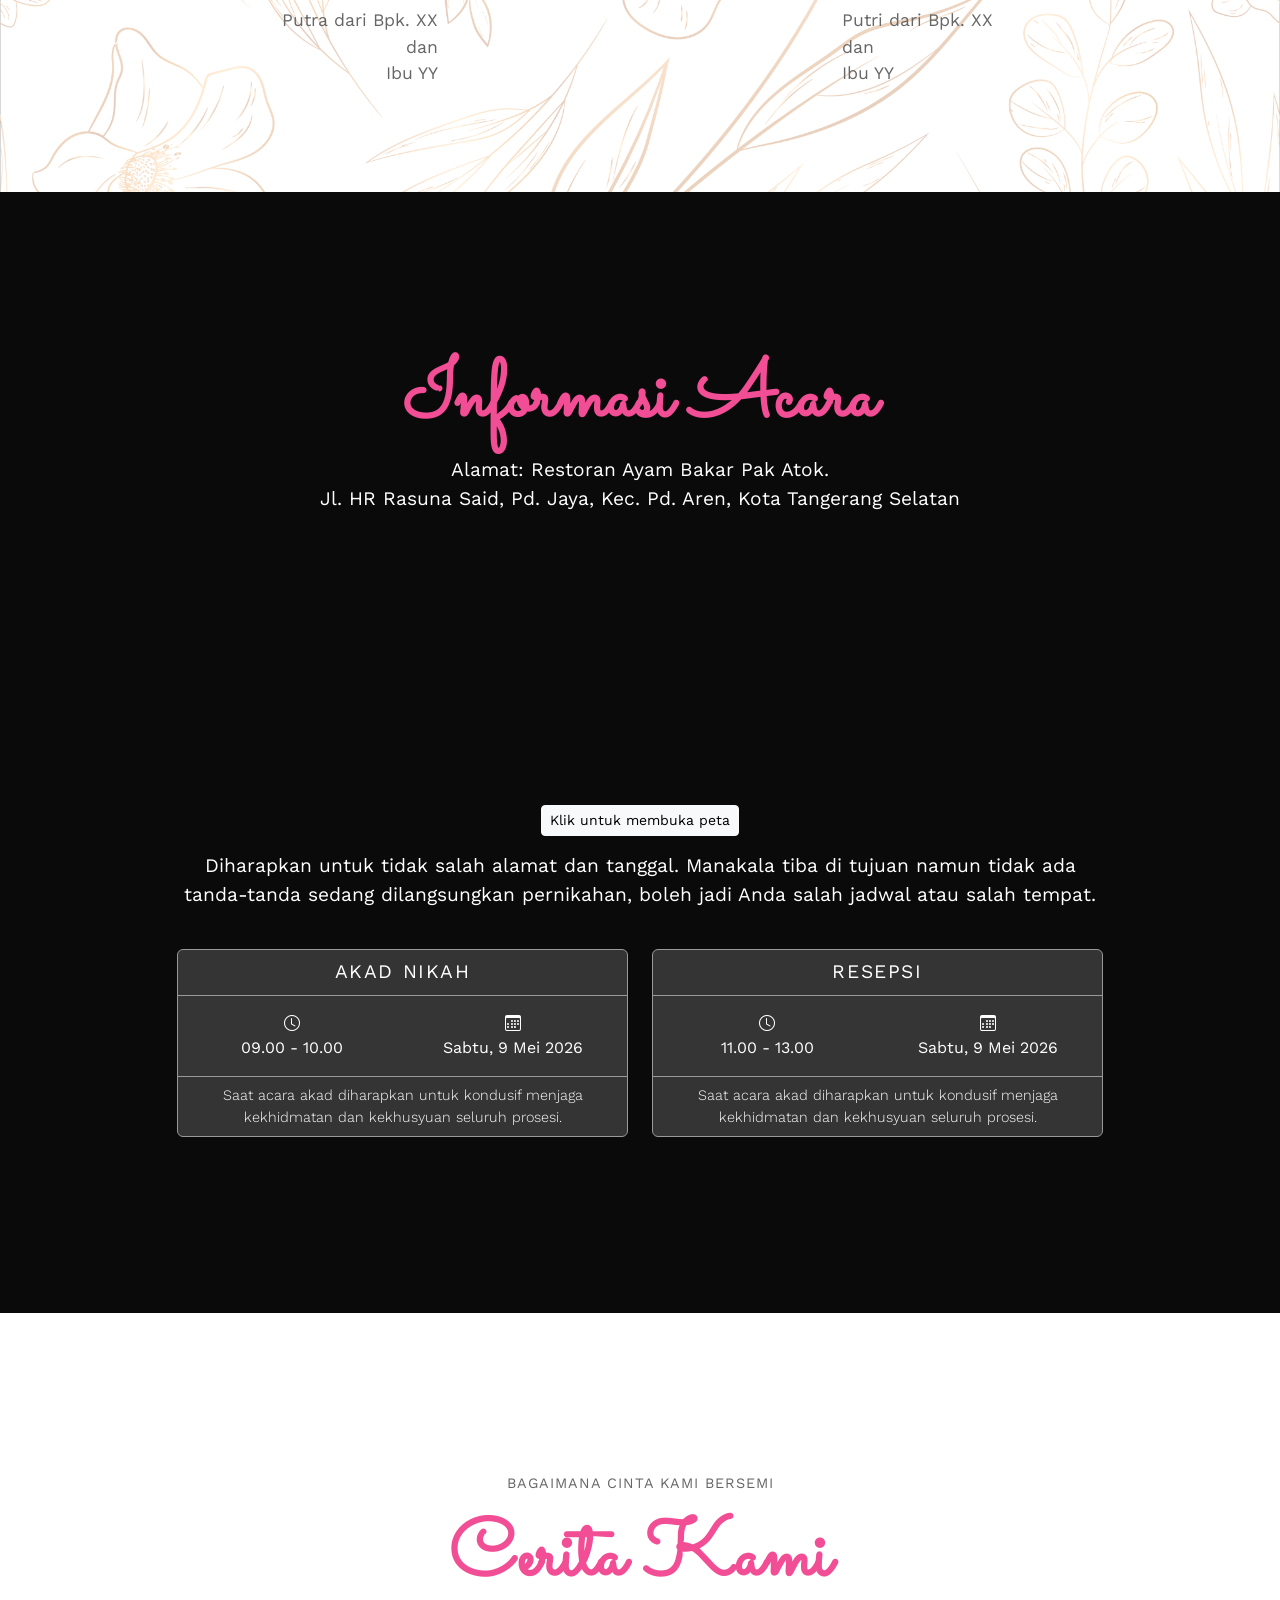
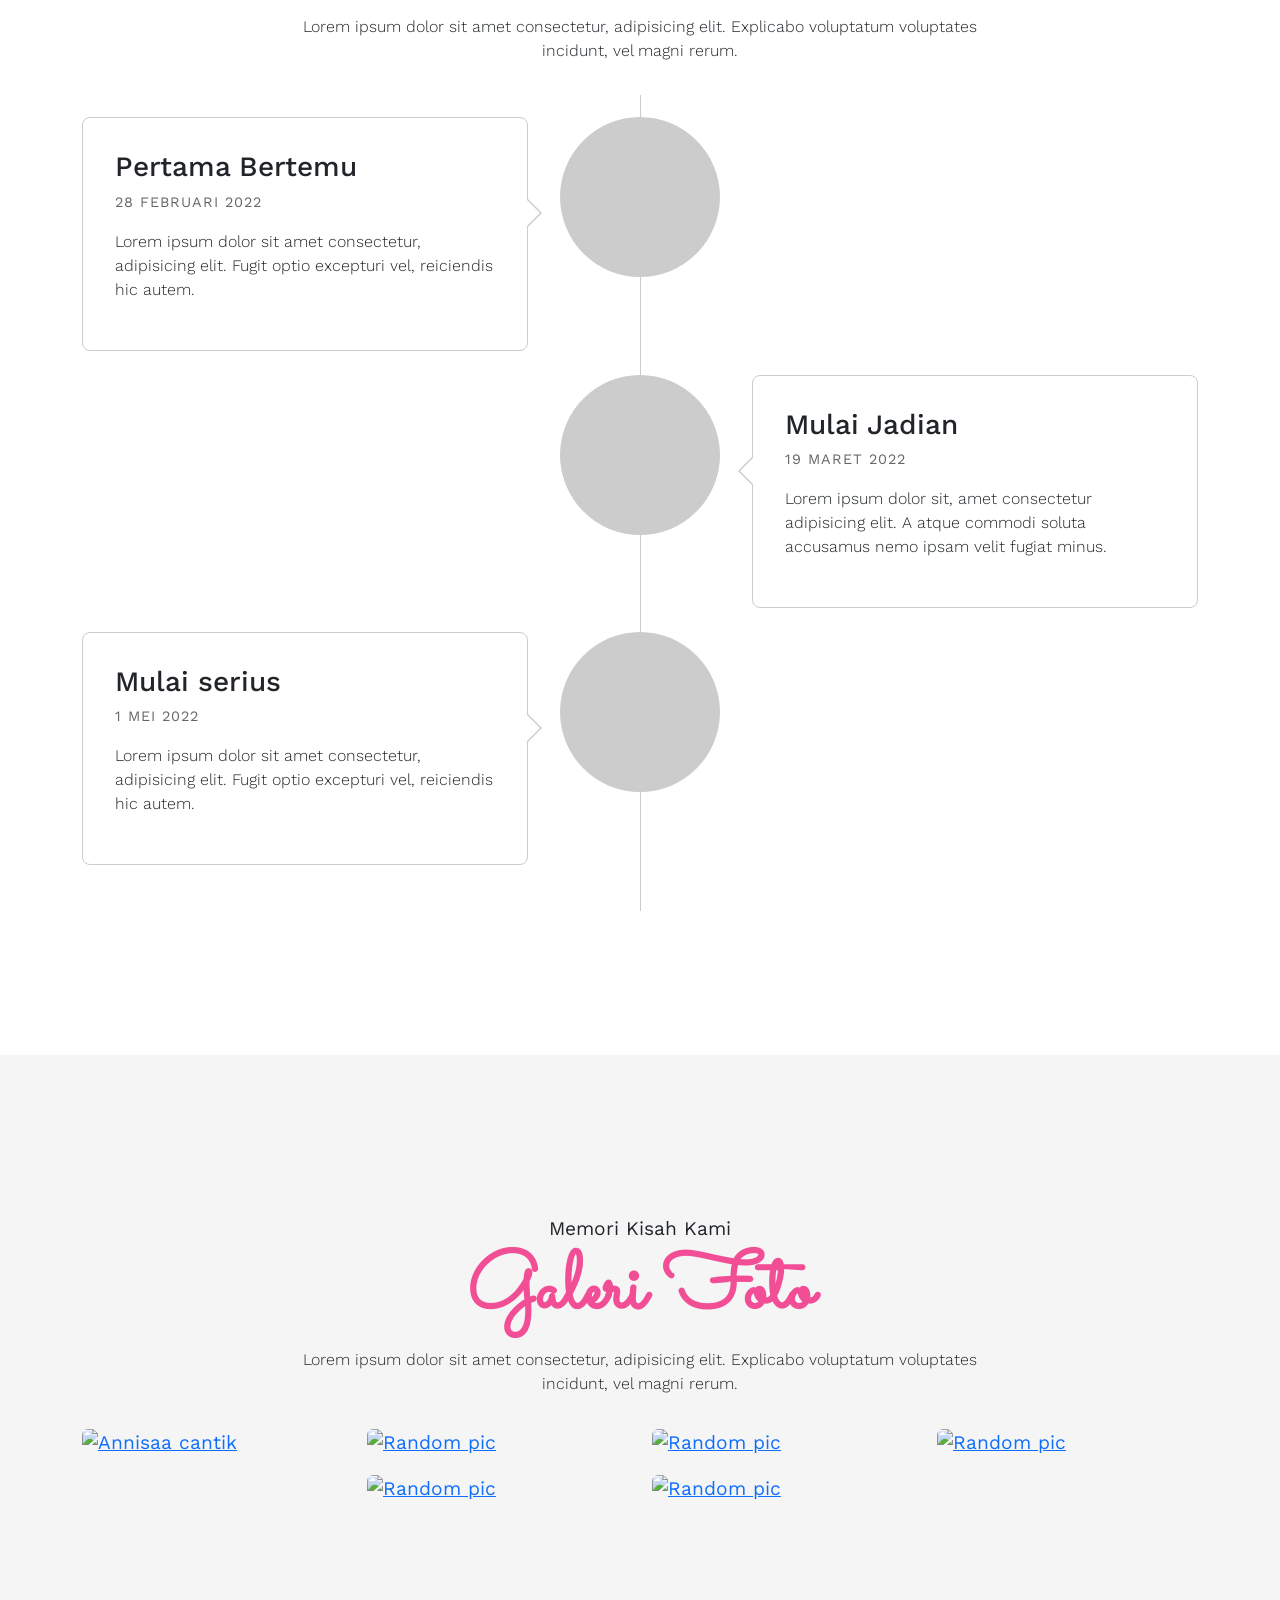
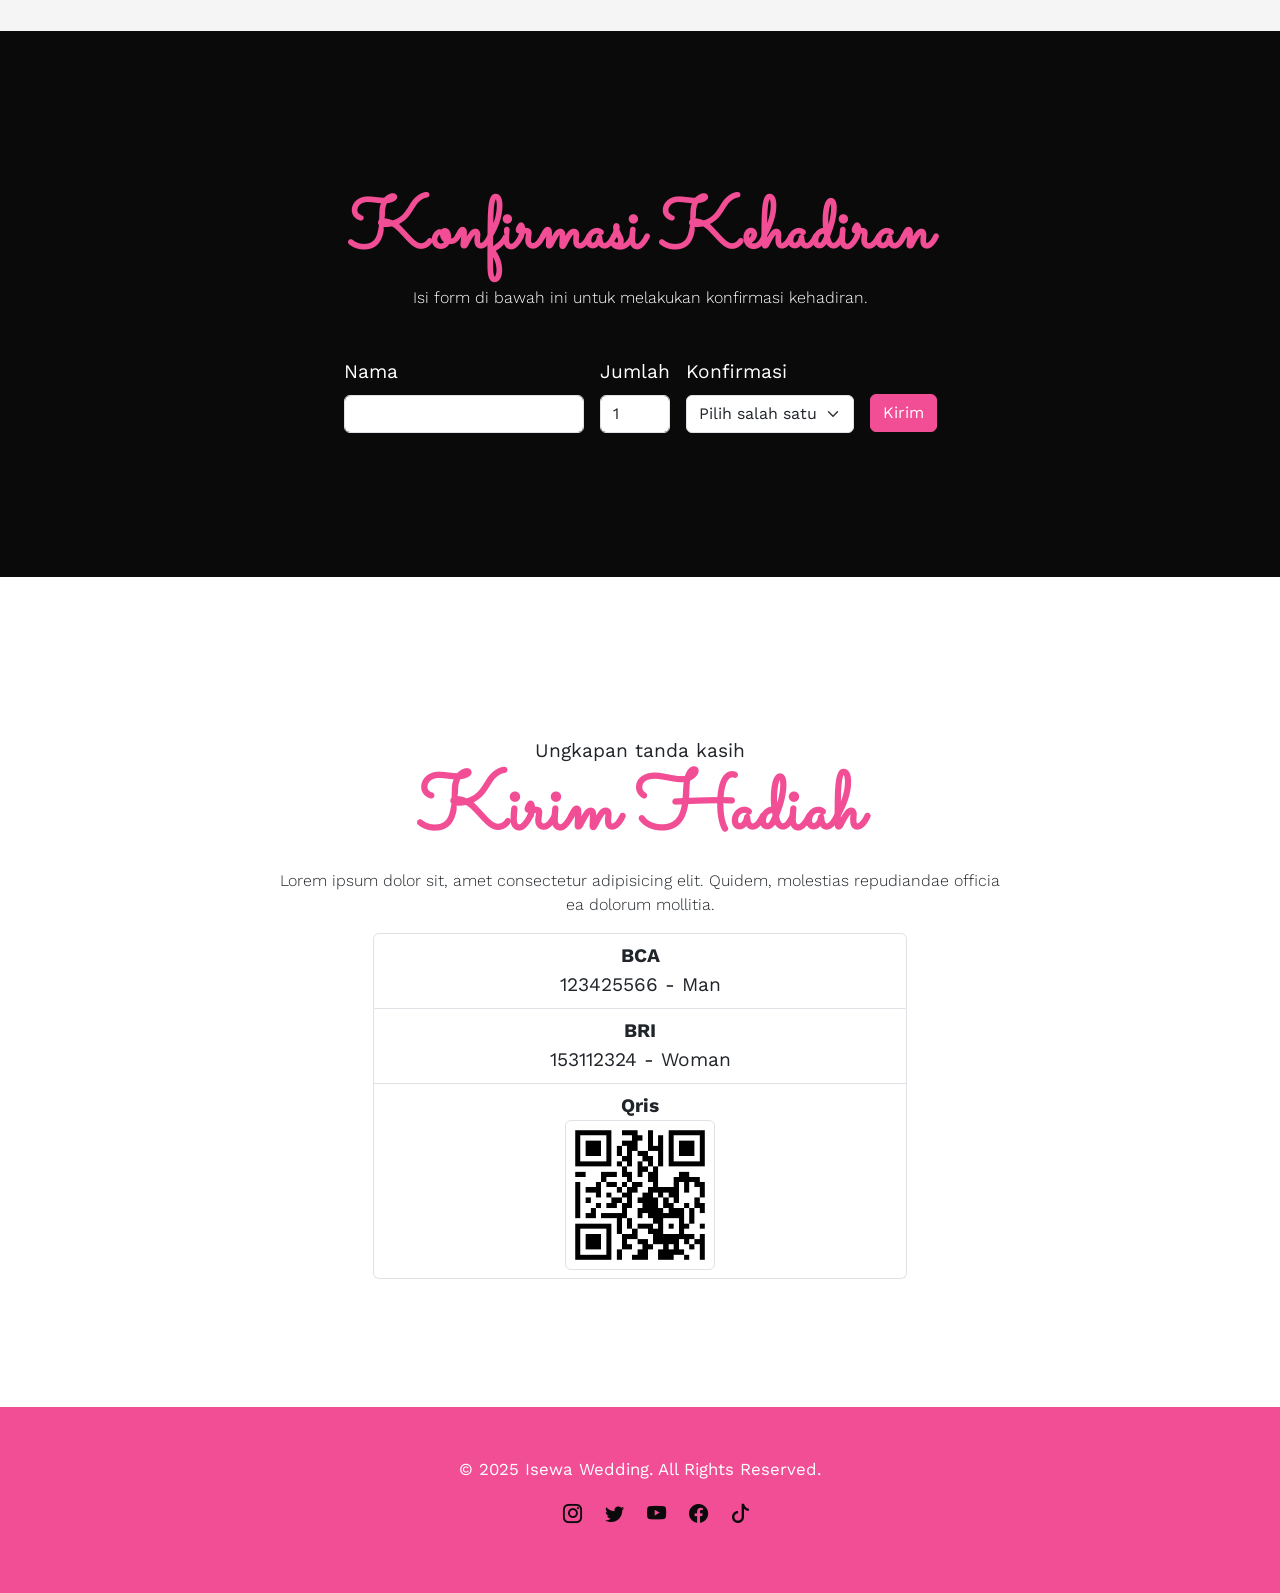
==== commit d6e7d485: "change akad date and resepsi date" ====
--- a/index.html
+++ b/index.html
@@ -3,7 +3,7 @@
   <head>
     <meta charset="utf-8">
     <meta name="viewport" content="width=device-width, initial-scale=1">
-    <title>Mr. X & Mrs. Y Wedding</title>
+    <title>Annisaa & Ilham Wedding</title>
     <link href="https://cdn.jsdelivr.net/npm/bootstrap@5.3.3/dist/css/bootstrap.min.css" rel="stylesheet" integrity="sha384-QWTKZyjpPEjISv5WaRU9OFeRpok6YctnYmDr5pNlyT2bRjXh0JMhjY6hW+ALEwIH" crossorigin="anonymous">
 
     <link rel="preconnect" href="https://fonts.googleapis.com">
@@ -109,8 +109,8 @@
           <div class="col-md8 col-10 text-center">
             <h2>Informasi Acara</h2>
             <p>Alamat: Restoran Ayam Bakar Pak Atok. <br>Jl. HR Rasuna Said, Pd. Jaya, Kec. Pd. Aren, Kota Tangerang Selatan</p>
-            <iframe src="https://www.google.com/maps/embed?pb=!1m14!1m8!1m3!1d3965.9040475865513!2d106.7136869!3d-6.2763452!3m2!1i1024!2i768!4f13.1!3m3!1m2!1s0x2e69fa9c1aba2d9b%3A0xd72b50411624f5d4!2sRestoran%20Ayam%20Bakar%20Pak%20Atok!5e0!3m2!1sen!2sid!4v1710556203660!5m2!1sen!2sid" width="100%" height="250" style="border:0;" allowfullscreen="" loading="lazy" referrerpolicy="no-referrer-when-downgrade"></iframe>
-            <a href="https://maps.app.goo.gl/MuM3jaGAcrhYn41u5" target="_blank" class="btn btn-light btn-sm my-3">Klik untuk membuka peta</a>
+            <iframe src="https://www.google.com/maps/embed?pb=!1m14!1m8!1m3!1d1982.9822991326284!2d106.7264159!3d-6.2683864!3m2!1i1024!2i768!4f13.1!3m3!1m2!1s0x2e69f0790541ff73%3A0x504a9ec68eac2579!2sMasjid%20Jami&#39;%20Al-Jihad!5e0!3m2!1sen!2sid!4v1768149217645!5m2!1sen!2sid" width="100%" height="250" style="border:0;" allowfullscreen="" loading="lazy" referrerpolicy="no-referrer-when-downgrade"></iframe>
+            <a href="https://maps.app.goo.gl/uMixUV1yxqNBP6aEA" target="_blank" class="btn btn-light btn-sm my-3">Klik untuk membuka peta</a>
             <p class="description">Diharapkan untuk tidak salah alamat dan tanggal. Manakala tiba di tujuan namun tidak ada tanda-tanda sedang dilangsungkan pernikahan, boleh jadi Anda salah jadwal atau salah tempat.</p>
           </div>
 
@@ -127,12 +127,12 @@
 
                   <div class="col-md-6">
                     <i class="bi bi-clock d-block"></i>
-                    <span>08.00 - 10.00</span>
+                    <span>09.00 - 10.00</span>
                   </div>
 
                   <div class="col-md-6">
                     <i class="bi bi-calendar3 d-block"></i>
-                    <span>Senin, 16 September 2026</span>
+                    <span>Sabtu, 9 Mei 2026</span>
                   </div>
 
                </div>
@@ -155,7 +155,7 @@
                 </div>
                 <div class="col-md-6">
                   <i class="bi bi-calendar3 d-block"></i>
-                  <span>Senin, 16 September 2026</span>
+                  <span>Sabtu, 9 Mei 2026</span>
                 </div>
                </div>
               </div>
@@ -442,9 +442,9 @@
     <script>
         simplyCountdown('.simply-countdown',{
             year: 2026, // required
-            month: 9, // required
-            day: 16, // required
-            hours: 13, // Default is 0 [0-23] integer
+            month: 5, // required
+            day: 9, // required
+            hours: 9, // Default is 0 [0-23] integer
             words: { //words displayed into the countdown
                 days: { singular: 'Hari', plural: 'Hari' },
                 hours: { singular: 'Jam', plural: 'Jam' },
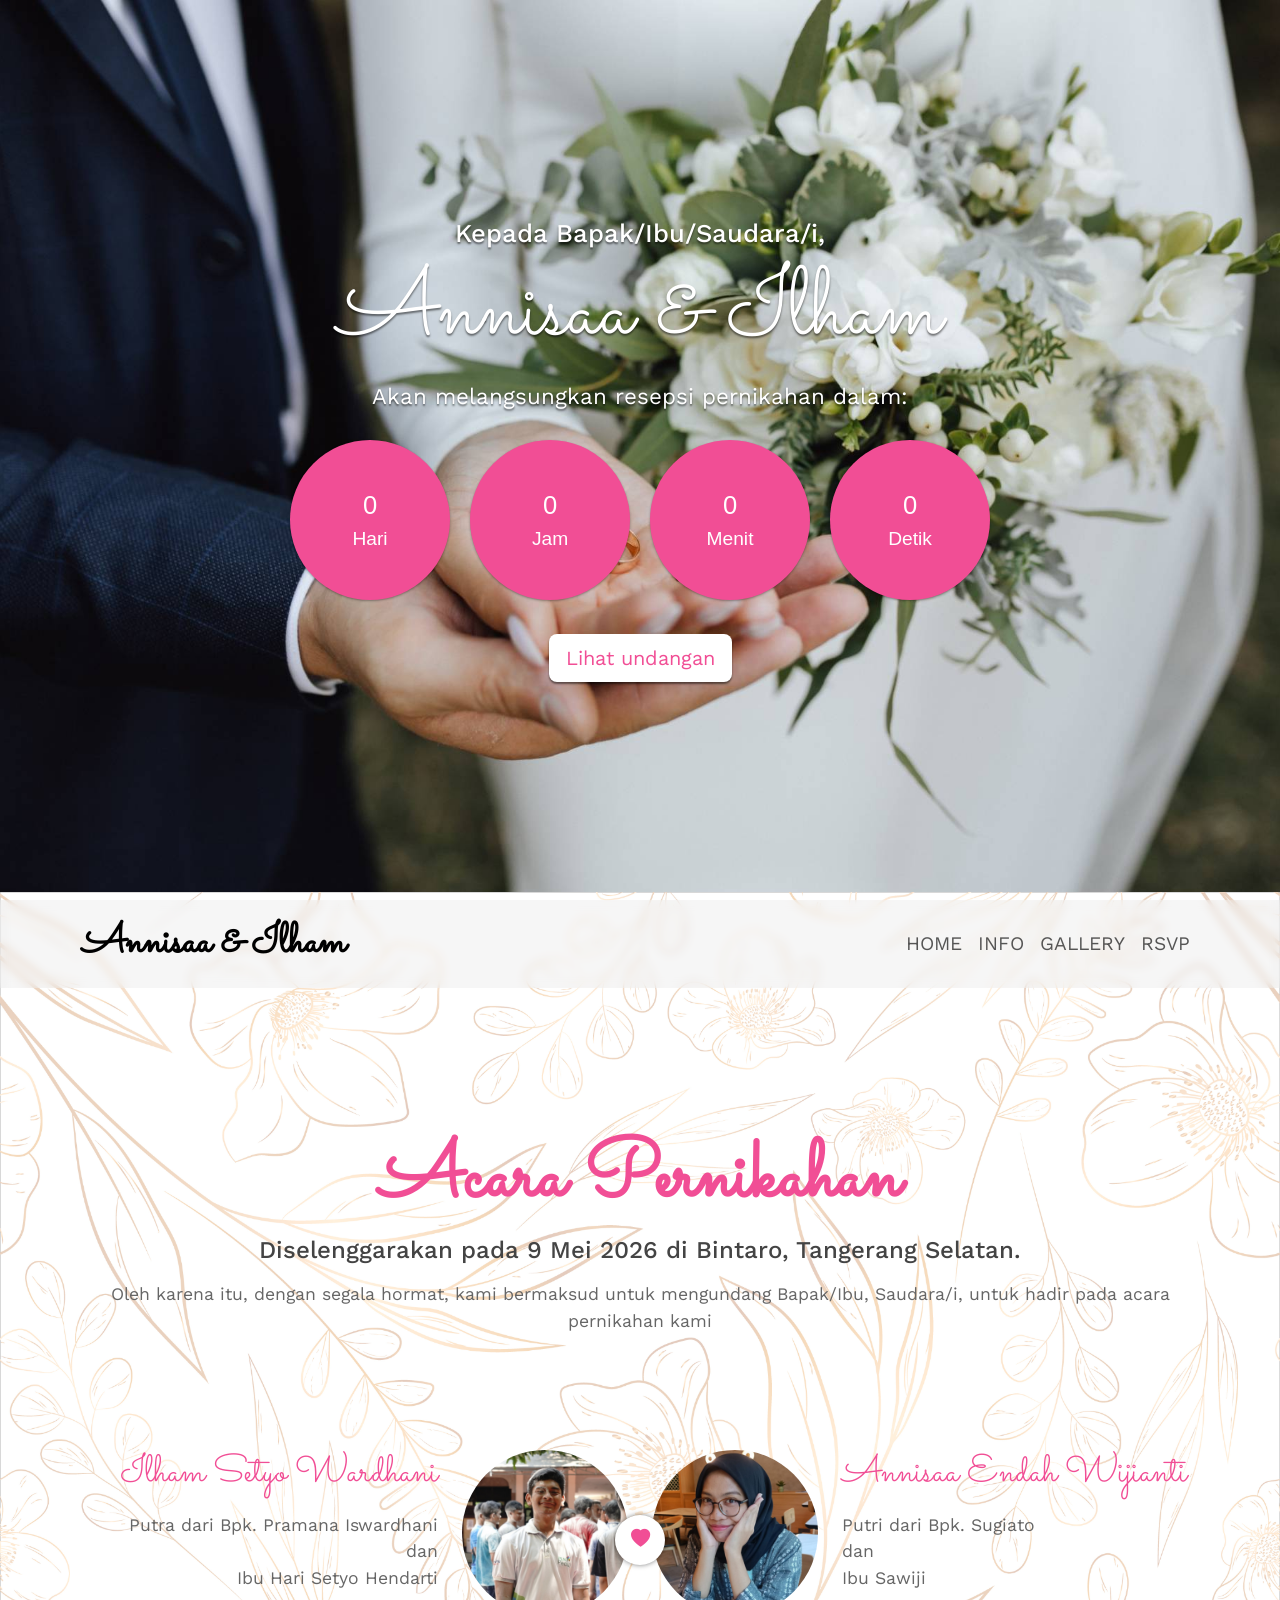
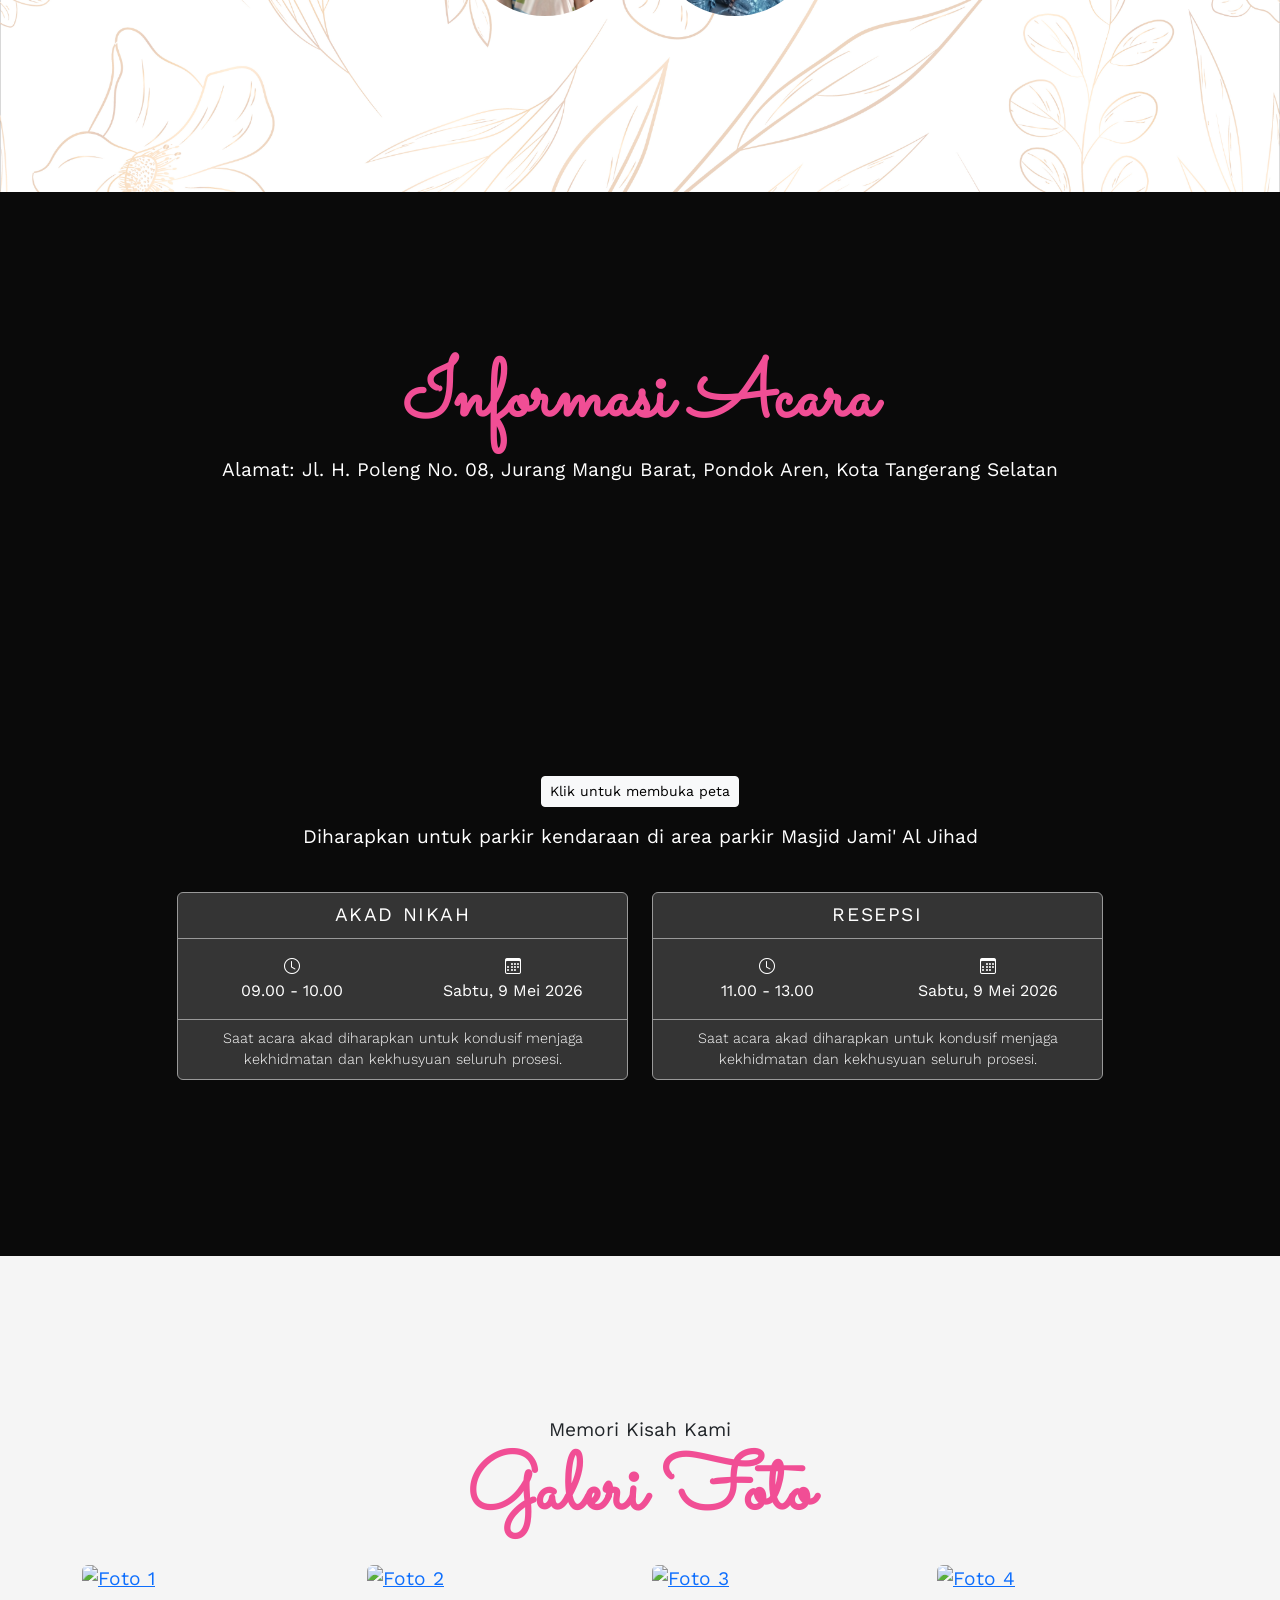
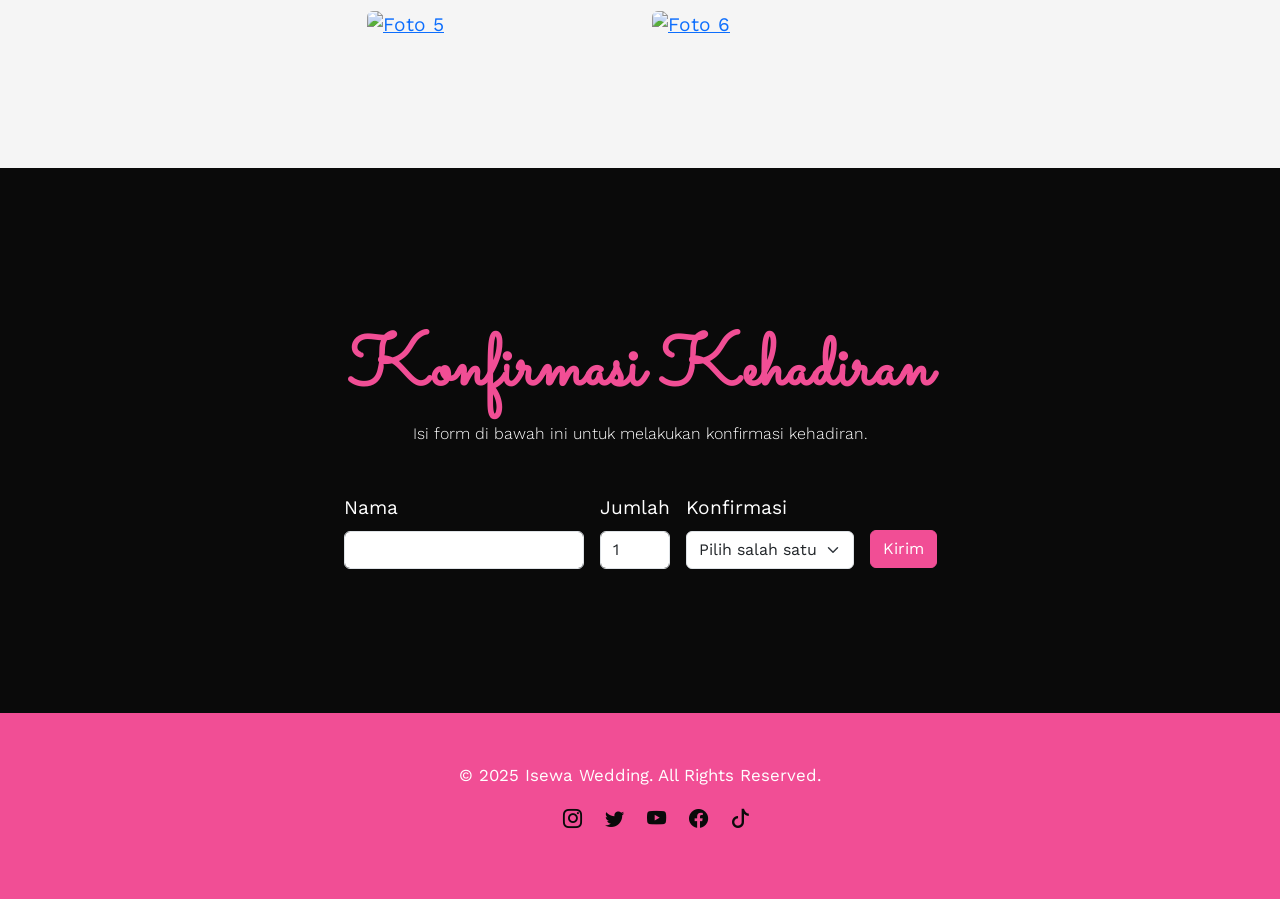
==== commit 427d4ef8: "isi template" ====
--- a/index.html
+++ b/index.html
@@ -1,608 +1,624 @@
-<!doctype html>
-<html lang="en">
-  <head>
-    <meta charset="utf-8">
-    <meta name="viewport" content="width=device-width, initial-scale=1">
-    <title>Annisaa & Ilham Wedding</title>
-    <link href="https://cdn.jsdelivr.net/npm/bootstrap@5.3.3/dist/css/bootstrap.min.css" rel="stylesheet" integrity="sha384-QWTKZyjpPEjISv5WaRU9OFeRpok6YctnYmDr5pNlyT2bRjXh0JMhjY6hW+ALEwIH" crossorigin="anonymous">
-
-    <link rel="preconnect" href="https://fonts.googleapis.com">
-    <link rel="preconnect" href="https://fonts.gstatic.com" crossorigin>
-    <link href="https://fonts.googleapis.com/css2?family=Sacramento&family=Work+Sans:ital,wght@0,100..900;1,100..900&display=swap" rel="stylesheet">
-    
-    <!-- SimplyCountdown -->
-    <link rel="stylesheet" href="countdown/simplyCountdown.theme.default.css"/>
-    <script src="countdown/simplyCountdown.min.js"></script>
-
-    <!-- Icon Boostrap -->
-    <link rel="stylesheet" href="https://cdn.jsdelivr.net/npm/bootstrap-icons@1.11.3/font/bootstrap-icons.min.css">
-
-    <link rel="stylesheet" href="style.css">
-  </head>
-  <body>
-    
-    <section id="hero" class="hero w-100 h-100 p-3 mx-auto text-center d-flex justify-content-center align-items-center text-white">
-        <main>
-            <h4>Kepada <span>Bapak/Ibu/Saudara/i,</span></h4>
-            <h1>Mr.X & Ms.Y</h1>
-            <p>Akan melangsungkan resepsi pernikahan dalam:</p>
-            <div class="simply-countdown"></div>
-            <a href="#home" class="btn btn-lg mt-4" onclick="enableScroll()">Lihat undangan</a>
-        </main>
-    </section>
-
-    <nav class="navbar navbar-expand-md bg-body-transparent sticky-top mynavbar">
-      <div class="container">
-        <a class="navbar-brand" href="#">Mr. X & Ms. Y</a>
-        <button class="navbar-toggler border-0" type="button" data-bs-toggle="offcanvas" data-bs-target="#offcanvasNavbar" aria-controls="offcanvasNavbar" aria-label="Toggle navigation">
-          <span class="navbar-toggler-icon"></span>
-        </button>
-        <div class="offcanvas offcanvas-end" tabindex="-1" id="offcanvasNavbar" aria-labelledby="offcanvasNavbarLabel">
-          <div class="offcanvas-header">
-            <h5 class="offcanvas-title" id="offcanvasNavbarLabel">Mr. X & Ms. Y</h5>
-            <button type="button" class="btn-close" data-bs-dismiss="offcanvas" aria-label="Close"></button>
-          </div>
-          <div class="offcanvas-body">
-            <div class="navbar-nav ms-auto">
-              <a class="nav-link" href="#home">Home</a>
-              <a class="nav-link" href="#info">Info</a>
-              <a class="nav-link" href="#story">Story</a>
-              <a class="nav-link" href="#gallery">Gallery</a>
-              <a class="nav-link" href="#rsvp">RSVP</a>
-              <a class="nav-link" href="#gifts">Gifts</a>
-            </div>
-          </div>
-        </div>
-      </div>
-    </nav>
-
-    <section id="home" class="home">
-      <div class="container">
-        <div class="row justify-content-center">
-          <div class="col-md8 text-center">
-            <h2>Acara Pernikahan</h2>
-            <h3>Diselenggarakan pada 16 September 2026 di Bintaro, Tangerang Selatan.</h3>
-            <p>Oleh karena itu, dengan segala hormat, kami bermaksud untuk mengundang Bapak/Ibu, Saudara/i, untuk hadir pada acara pernikahan kami</p>
-
-          </div>
-        </div>
-
-        <div class="row couple">
-          <!-- Mempelai pria -->
-          <div class="col-lg-6">
-            <div class="row">
-              <div class="col-8 text-end">
-                <h3>Mr. X</h3>
-                <p>Lorem ipsum dolor sit amet consectetur adipisicing elit. Fugit necessitatibus non, esse omnis labore et?</p>
-                <p>Putra dari Bpk. XX <br> dan <br> Ibu YY</p>
-              </div>
-              <div class="col-4">
-                <img src="https://picsum.photos/400/400" alt="Man" class="img-responsive rounded-circle">
-              </div>
-            </div>
-          </div>
-
-          <span class="heart"><i class="bi bi-heart-fill"></i></span>
-
-          <!-- Mempelai wanita -->
-          <div class="col-lg-6">
-            <div class="row">
-              <div class="col-4">
-                <img src="https://picsum.photos/401/401" alt="Woman" class="img-responsive rounded-circle">
-              </div>
-              <div class="col-8">
-                <h3>Ms. Y</h3>
-                <p>Lorem ipsum dolor sit amet consectetur adipisicing elit. Fugit necessitatibus non, esse omnis labore et?</p>
-                <p>Putri dari Bpk. XX <br> dan <br> Ibu YY</p>
-              </div>
-            </div>
-          </div>
-        </div>
-      </div>
-    </section>
-
-    <section id="info" class="info">
-
-      <div class="container">
-        <div class="row justify-content-center">
-
-          <div class="col-md8 col-10 text-center">
-            <h2>Informasi Acara</h2>
-            <p>Alamat: Restoran Ayam Bakar Pak Atok. <br>Jl. HR Rasuna Said, Pd. Jaya, Kec. Pd. Aren, Kota Tangerang Selatan</p>
-            <iframe src="https://www.google.com/maps/embed?pb=!1m14!1m8!1m3!1d1982.9822991326284!2d106.7264159!3d-6.2683864!3m2!1i1024!2i768!4f13.1!3m3!1m2!1s0x2e69f0790541ff73%3A0x504a9ec68eac2579!2sMasjid%20Jami&#39;%20Al-Jihad!5e0!3m2!1sen!2sid!4v1768149217645!5m2!1sen!2sid" width="100%" height="250" style="border:0;" allowfullscreen="" loading="lazy" referrerpolicy="no-referrer-when-downgrade"></iframe>
-            <a href="https://maps.app.goo.gl/uMixUV1yxqNBP6aEA" target="_blank" class="btn btn-light btn-sm my-3">Klik untuk membuka peta</a>
-            <p class="description">Diharapkan untuk tidak salah alamat dan tanggal. Manakala tiba di tujuan namun tidak ada tanda-tanda sedang dilangsungkan pernikahan, boleh jadi Anda salah jadwal atau salah tempat.</p>
-          </div>
-
-        </div>
-
-        <div class="row justify-content-center mt-4">
-          <div class="col-md-5 col-10">
-
-            <div class="card text-center text-bg-light mb-5">
-
-              <div class="card-header"> Akad Nikah </div>
-              <div class="card-body">
-               <div class="row justify-content-center">
-
-                  <div class="col-md-6">
-                    <i class="bi bi-clock d-block"></i>
-                    <span>09.00 - 10.00</span>
-                  </div>
-
-                  <div class="col-md-6">
-                    <i class="bi bi-calendar3 d-block"></i>
-                    <span>Sabtu, 9 Mei 2026</span>
-                  </div>
-
-               </div>
-              </div>
-
-              <div class="card-footer">
-                Saat acara akad diharapkan untuk kondusif menjaga kekhidmatan dan kekhusyuan seluruh prosesi.
-              </div>
-              
-            </div>
-          </div>
-          <div class="col-md-5 col-10">
-            <div class="card text-center text-bg-light">
-              <div class="card-header"> Resepsi </div>
-              <div class="card-body">
-               <div class="row justify-content-center">
-                <div class="col-md-6">
-                  <i class="bi bi-clock d-block"></i>
-                  <span>11.00 - 13.00</span>
-                </div>
-                <div class="col-md-6">
-                  <i class="bi bi-calendar3 d-block"></i>
-                  <span>Sabtu, 9 Mei 2026</span>
-                </div>
-               </div>
-              </div>
-              <div class="card-footer">
-                Saat acara akad diharapkan untuk kondusif menjaga kekhidmatan dan kekhusyuan seluruh prosesi.
-              </div>
-            </div>
-          </div>
-        </div>
-      </div>
-    </section>
-
-    <section id="story" class="story">
-      <div class="container">
-        <div class="row justify-content-center">
-          <div class="col-md-8 col-10 text-center">
-            <span>Bagaimana Cinta Kami Bersemi</span>
-            <h2>Cerita Kami</h2>
-            <p>Lorem ipsum dolor sit amet consectetur, adipisicing elit. Explicabo voluptatum voluptates incidunt, vel magni rerum.</p>
-
-          </div>
-        </div>
-
-        <div class="row">
-          <div class="col">
-            <ul class="timeline">
-              <li>
-                <div class="timeline-image" style="background-image: url(https://picsum.photos/300/300);"></div>
-                <div class="timeline-panel">
-                  <div class="timeline-heading">
-                    <h3>Pertama Bertemu</h3>
-                    <span>28 Februari 2022</span>
-                  </div>
-
-                  <div class="timeline-body">
-                    <p>Lorem ipsum dolor sit amet consectetur, adipisicing elit. Fugit optio excepturi vel, reiciendis hic autem.</p>
-                  </div>
-                </div>
-              </li>
-              <li class="timeline-inverted">
-                <div class="timeline-image" style="background-image: url(https://picsum.photos/301/301);"></div>
-                <div class="timeline-panel">
-                  <div class="timeline-heading">
-                    <h3>Mulai Jadian</h3>
-                    <span>19 Maret 2022</span>
-                  </div>
-
-                  <div class="timeline-body">
-                    <p>Lorem ipsum dolor sit, amet consectetur adipisicing elit. A atque commodi soluta accusamus nemo ipsam velit fugiat minus.</p>
-                  </div>
-                </div>
-              </li>
-
-              <li>
-                <div class="timeline-image" style="background-image: url(https://picsum.photos/302/302);"></div>
-                <div class="timeline-panel">
-                  <div class="timeline-heading">
-                    <h3>Mulai serius </h3>
-                    <span>1 Mei 2022</span>
-                  </div>
-
-                  <div class="timeline-body">
-                    <p>Lorem ipsum dolor sit amet consectetur, adipisicing elit. Fugit optio excepturi vel, reiciendis hic autem.</p>
-                  </div>
-                </div>
-              </li>
-            </ul>
-          </div>
-        </div>
-      </div>
-    </section>    
-
-    <section id="gallery" class="gallery">
-      <div class="container">
-        <div class="row justify-content-center">
-          <div class="col-md-8 col-10 text-center">
-            <span>Memori Kisah Kami</span>
-            <h2>Galeri Foto</h2>
-            <p>Lorem ipsum dolor sit amet consectetur, adipisicing elit. Explicabo voluptatum voluptates incidunt, vel magni rerum.</p>
-          </div>
-        </div>
-
-        <div class="row row-cols-lg-4 row-cols-md-3 row-cols-sm-2 row-cols-1 justify-content-center">
-
-          <div class="col mt-3">
-            <a href="https://picsum.photos/id/237/1200/768" data-toggle="lightbox" data-caption="Gambar 1" data-gallery="mygallery">
-            <img src="https://picsum.photos/id/237/300/400" alt="Annisaa cantik" class="img-fluid w-100 rounded">
-          </a>
-          </div>
-
-          <div class="col mt-3">
-            <a href="https://picsum.photos/id/238/1200/768" data-toggle="lightbox" data-caption="Gambar 2" data-gallery="mygallery">
-            <img src="https://picsum.photos/id/238/300/400" alt="Random pic" class="img-fluid w-100 rounded">
-          </a>
-          </div>
-
-          <div class="col mt-3">
-            <a href="https://picsum.photos/id/239/1200/768" data-toggle="lightbox" data-caption="Gambar 3" data-gallery="mygallery">
-            <img src="https://picsum.photos/id/239/300/400" alt="Random pic" class="img-fluid w-100 rounded">
-          </a>
-          </div>
-
-          <div class="col mt-3">
-            <a href="https://picsum.photos/id/240/1200/768" data-toggle="lightbox" data-caption="Gambar 4" data-gallery="mygallery">
-            <img src="https://picsum.photos/id/241/300/400" alt="Random pic" class="img-fluid w-100 rounded">
-          </a>
-          </div>
-
-          <div class="col mt-3">
-            <a href="https://picsum.photos/id/242/1200/768" data-toggle="lightbox" data-caption="Gambar 5" data-gallery="mygallery">
-            <img src="https://picsum.photos/id/242/300/400" alt="Random pic" class="img-fluid w-100 rounded">
-          </a>
-          </div>
-
-          <div class="col mt-3">
-            <a href="https://picsum.photos/id/243/1200/768" data-toggle="lightbox" data-caption="Gambar 6" data-gallery="mygallery">
-            <img src="https://picsum.photos/id/243/300/400" alt="Random pic" class="img-fluid w-100 rounded">
-          </a>
-          </div>
-          
-        </div>
-        
-      </div>
-    </section>
-
-    <section id="rsvp" class="rsvp">
-      <div class="container">
-        <div class="row justify-content-center">
-          <div class="col-md-8 col-10 text-center">
-            <h2>Konfirmasi Kehadiran</h2>
-            <p>Isi form di bawah ini untuk melakukan konfirmasi kehadiran.</p>
-          </div>
-
-          <form class="row row-cols-md-auto g-3 align-items-center justify-content-center"
-            method="POST"
-            action="https://script.google.com/macros/s/AKfycbzYRNqljpr61fSOz7o_DESV28PHiy1KJpSlliPpm4VAliYkcgR9GCwS96b2VONfLpVkAA/exec" id="my-form"
-          >
-            <div class="col-12">
-              <div class="mb-3">
-                <label for="nama" class="form-label">Nama</label>
-                <input type="text" class="form-control" id="nama" name="nama">
-              </div>
-            </div>
-
-            <div class="col-12">
-              <div class="mb-3">
-                <label for="jumlah" class="form-label">Jumlah</label>
-                <input type="number" class="form-control" id="jumlah" name="jumlah" min="1" max="5" length='1' value='1'>
-              </div>
-            </div>
-
-            <div class="col-12">
-              <div class="mb-3">
-                <label for="status" class="form-label">Konfirmasi</label>
-                <select name="status" id="statusu" class="form-select">
-                  <option selected>Pilih salah satu</option>
-                  <option value="1">Hadir</option>
-                  <option value="0">Tidak Hadir</option>
-                </select>
-              </div>
-            </div>
-
-            <div class="col-12" style="margin-top: 35px;">
-              <button class="btn btn-primary">Kirim</button>
-            </div>
-          </form>
-
-          <!-- Tambahkan ini di bawah form
-          <section id="comments" class="comments">
-            <div class="container">
-              <div class="row justify-content-center">
-                <div class="col-md-8 col-10 text-center">
-                  <h2>Komentar</h2>
-                  <div id="comment-list" class="mt-3"></div>
-                </div>
-              </div>
-              <div class="row justify-content-center">
-                <div class="col-md-8 col-10">
-                  <form id="comment-form">
-                    <div class="mb-3">
-                      <label for="comment" class="form-label">Komentar</label>
-                      <textarea class="form-control" id="comment" rows="3" maxlength="200"></textarea>
-                    </div>
-                    <button type="submit" class="btn btn-primary">Kirim Komentar</button>
-                  </form>
-                </div>
-              </div>
-            </div>
-          </section> -->
-
-
-          <!-- <div class="row justify-content-center mt-5">
-            <div class="col-md-6">
-              <div id="disqus_thread"></div>
-                <script>
-                    /**
-                    *  RECOMMENDED CONFIGURATION VARIABLES: EDIT AND UNCOMMENT THE SECTION BELOW TO INSERT DYNAMIC VALUES FROM YOUR PLATFORM OR CMS.
-                    *  LEARN WHY DEFINING THESE VARIABLES IS IMPORTANT: https://disqus.com/admin/universalcode/#configuration-variables    */
-                    /*
-                    var disqus_config = function () {
-                    this.page.url = PAGE_URL;  // Replace PAGE_URL with your page's canonical URL variable
-                    this.page.identifier = PAGE_IDENTIFIER; // Replace PAGE_IDENTIFIER with your page's unique identifier variable
-                    };
-                    */
-                    (function() { // DON'T EDIT BELOW THIS LINE
-                    var d = document, s = d.createElement('script');
-                    s.src = 'https://isewa-wedding.disqus.com/embed.js';
-                    s.setAttribute('data-timestamp', +new Date());
-                    (d.head || d.body).appendChild(s);
-                    })();
-                </script>
-                <noscript>Please enable JavaScript to view the <a href="https://disqus.com/?ref_noscript">comments powered by Disqus.</a></noscript>
-            </div>
-          </div> -->
-        </div>
-      </div> 
-    </section>
-
-    <section id="gifts" class="gifts">
-
-      <div class="container">
-        <div class="row justify-content-center">
-          <div class="col-md-8 col-10 text-center">
-            <span>Ungkapan tanda kasih</span>
-            <h2>Kirim Hadiah</h2>
-            <p>Lorem ipsum dolor sit, amet consectetur adipisicing elit. Quidem, molestias repudiandae officia ea dolorum mollitia.</p>
-          </div>
-
-          <div class="row justify-content-center text-center"s>
-            <div class="col-md-6">
-              <ul class="list-group">
-                <li class="list-group-item">
-                  <div class="fw-bold">BCA</div> 
-                  123425566 - Man
-                </li>
-                <li class="list-group-item">
-                  <div class="fw-bold">BRI</div> 
-                  153112324 - Woman
-                </li>
-                <li class="list-group-item">
-                  <div class="fw-bold">Qris</div> 
-                  <img src="img/qr.png" alt="Qris" class="img-thumbnail" width="150">
-                </li>
-              </ul>
-            </div>
-          </div>
-       </div>
-      </div>
-
-    </section>
-
-    <footer>
-      <div class="container">
-        <div class="row">
-          <div class="col text-center">
-            <small class="block">&copy; 2025 Isewa Wedding. All Rights Reserved.</small>
-            <!-- <small class="block">Design by <a href="https://www.instagram.com/tyo.__/">@Tyo.__</a></small> -->
-
-            <ul class="mt-3">
-              <li><a href="#"><i class="bi bi-instagram"></i></a></li>
-              <li><a href="#"><i class="bi bi-twitter"></i></a></li>
-              <li><a href="#"><i class="bi bi-youtube"></i></a></li>
-              <li><a href="#"><i class="bi bi-facebook"></i></a></li>
-              <li><a href="#"><i class="bi bi-tiktok"></i></a></li>
-            </ul>
-          </div>
-        </div>
-      </div>
-    </footer>
-
-    <div id="audio-container">
-      <audio id="song" autoplay loop>
-        <source src="audio/Powfu-CastleByTheSea.mp3" type="audio/mp3">
-      </audio>
-
-      <div class="audio-icon-wrapper" style="display: none;">
-        <i class="bi bi-disc"></i>
-      </div>
-    </div>
-    <script src="https://cdn.jsdelivr.net/npm/bootstrap@5.3.3/dist/js/bootstrap.bundle.min.js" integrity="sha384-YvpcrYf0tY3lHB60NNkmXc5s9fDVZLESaAA55NDzOxhy9GkcIdslK1eN7N6jIeHz" crossorigin="anonymous"></script>
-
-    <script src="https://cdn.jsdelivr.net/npm/bs5-lightbox@1.8.3/dist/index.bundle.min.js"></script>
-
-    <script>
-        simplyCountdown('.simply-countdown',{
-            year: 2026, // required
-            month: 5, // required
-            day: 9, // required
-            hours: 9, // Default is 0 [0-23] integer
-            words: { //words displayed into the countdown
-                days: { singular: 'Hari', plural: 'Hari' },
-                hours: { singular: 'Jam', plural: 'Jam' },
-                minutes: { singular: 'Menit', plural: 'Menit' },
-                seconds: { singular: 'Detik', plural: 'Detik' }
-            },
-            // in case of inline set to false
-            enableUtc: false,
-            onEnd: function () {
-                // your code
-                return;
-            },
-        });
-    </script>
-
-    <script>
-      
-      const stickyTop = document.querySelector('.sticky-top');
-      const offcanvas = document.querySelector('.offcanvas');
-      
-      offcanvas.addEventListener('show.bs.offcanvas', function(){
-        stickyTop.style.overflow='visible';
-      });
-
-      
-      offcanvas.addEventListener('hidden.bs.offcanvas', function(){
-        stickyTop.style.overflow='hidden';
-      });
-
-
-    </script>
-
-    <script>
-      const rootElement = document.querySelector(":root");
-      const audioIconWrapper = document.querySelector('.audio-icon-wrapper');
-      let isPlaying = false;
-      const song = document.querySelector('#song');
-      const audioIcon = document.querySelector('.audio-icon-wrapper i');
-
-      function disableScroll(){
-        scrollTop = window.pageYOffset || document.documentElement.scrollTop;
-        scrollLeft = window.pageXOffset || document.documentElement.scrollLeft;
-
-        window.onscroll = function() {
-          window.scrollTo(scrollTop, scrollLeft);
-        }
-
-        rootElement.style.scrollBehavior ='auto';
-      }
-
-      function enableScroll(){
-        window.onscroll = function() {}
-        rootElement.style.scrollBehavior ='smooth';
-        // localStorage.setItem('opened', 'true');
-        playAudio();
-      }
-
-      function playAudio(){
-        song.volume = 0.4;
-        audioIconWrapper.style.display = 'flex';
-        song.play();
-        isPlaying = true;
-      }
-
-      audioIconWrapper.onclick= function(){
-        if(isPlaying){
-          song.pause();
-          audioIcon.classList.remove('bi-disc');
-          audioIcon.classList.add('bi-pause-circle');
-        }
-        
-        else{
-          song.play();
-          audioIcon.classList.add('bi-disc');
-          audioIcon.classList.remove('bi-pause-circle');
-        }
-
-        isPlaying=!isPlaying;
-      }
-
-      // if(!localStorage.getItem('opened')){
-      //   disableScroll();
-      // }
-      disableScroll();
-    </script>
-
-    <script>
-      window.addEventListener("load", function() {
-        const form = document.getElementById('my-form');
-        form.addEventListener("submit", function(e) {
-          e.preventDefault();
-          const data = new FormData(form);
-          const action = e.target.action;
-          fetch(action, {
-            method: 'POST',
-            body: data,
-          })
-          .then(() => {
-            alert("Konfirmasi kehadiran berhasil terkirim!");
-          })
-        });
-      });
-    </script>
-
-    <script>
-      const urlParams = new URLSearchParams(window.location.search);
-      const nama = urlParams.get('nama') || '';
-      const pronoun = urlParams.get('p') || 'Bapak/Ibu/Saudara/i';
-      const namaContainer = document.querySelector('.hero h4 span');
-      namaContainer.innerText = `${pronoun} ${nama},`.replace(/ ,$/, ',');
-
-      document.querySelector('#nama').value = nama;
-    </script>
-
-  <!-- <script>
-    // Save comments in a temporary array
-    const comments = [];
-
-    // Function to display comments on the page
-    function displayComments() {
-      const commentList = document.getElementById('comment-list');
-      commentList.innerHTML = '';
-
-      comments.forEach(comment => {
-        const commentItem = document.createElement('div');
-        commentItem.classList.add('mb-3', 'border', 'p-3');
-        commentItem.innerHTML = `
-          <strong>${comment.name}</strong>: ${comment.text}
-        `;
-        commentList.appendChild(commentItem);
-      });
-    }
-
-    // Function to add comment from the form
-    function addComment(event) {
-      event.preventDefault();
-      const commentInput = document.getElementById('comment');
-      const commentText = commentInput.value.trim();
-      const nama = document.getElementById('nama').value.trim(); // Using name from RSVP form
-
-      if (commentText !== '' && nama !== '') {
-        // Check if comment and name are not empty
-        if (commentText.length <= 200) {
-          // Check if comment length does not exceed 200 characters
-          comments.push({ name: nama, text: commentText });
-          displayComments();
-          commentInput.value = ''; // Clear comment input after submission
-        } else {
-          alert('Komentar tidak boleh melebihi 200 karakter.');
-        }
-      } else {
-        alert('Harap isi kolom komentar dan nama.');
-      }
-    }
-
-    // Event listener to submit comment when form is submitted
-    const commentForm = document.getElementById('comment-form');
-    commentForm.addEventListener('submit', addComment);
-  </script> -->
-  </body>
-</html>
+<!doctype html>
+<html lang="en">
+  <head>
+    <meta charset="utf-8">
+    <meta name="viewport" content="width=device-width, initial-scale=1">
+    <title>Annisaa & Ilham Wedding</title>
+    <link href="https://cdn.jsdelivr.net/npm/bootstrap@5.3.3/dist/css/bootstrap.min.css" rel="stylesheet" integrity="sha384-QWTKZyjpPEjISv5WaRU9OFeRpok6YctnYmDr5pNlyT2bRjXh0JMhjY6hW+ALEwIH" crossorigin="anonymous">
+
+    <link rel="preconnect" href="https://fonts.googleapis.com">
+    <link rel="preconnect" href="https://fonts.gstatic.com" crossorigin>
+    <link href="https://fonts.googleapis.com/css2?family=Sacramento&family=Work+Sans:ital,wght@0,100..900;1,100..900&display=swap" rel="stylesheet">
+    
+    <!-- SimplyCountdown -->
+    <link rel="stylesheet" href="countdown/simplyCountdown.theme.default.css"/>
+    <script src="countdown/simplyCountdown.min.js"></script>
+
+    <!-- Icon Boostrap -->
+    <link rel="stylesheet" href="https://cdn.jsdelivr.net/npm/bootstrap-icons@1.11.3/font/bootstrap-icons.min.css">
+
+    <link rel="stylesheet" href="style.css">
+  </head>
+  <body>
+    
+    <section id="hero" class="hero w-100 h-100 p-3 mx-auto text-center d-flex justify-content-center align-items-center text-white">
+        <main>
+            <h4>Kepada <span>Bapak/Ibu/Saudara/i,</span></h4>
+            <h1>Annisaa & Ilham</h1>
+            <p>Akan melangsungkan resepsi pernikahan dalam:</p>
+            <div class="simply-countdown"></div>
+            <a href="#home" class="btn btn-lg mt-4" id="open-invite-btn">Lihat undangan</a>
+        </main>
+    </section>
+
+    <nav class="navbar navbar-expand-md bg-body-transparent sticky-top mynavbar">
+      <div class="container">
+        <a class="navbar-brand" href="#">Annisaa & Ilham</a>
+        <button class="navbar-toggler border-0" type="button" data-bs-toggle="offcanvas" data-bs-target="#offcanvasNavbar" aria-controls="offcanvasNavbar" aria-label="Toggle navigation">
+          <span class="navbar-toggler-icon"></span>
+        </button>
+        <div class="offcanvas offcanvas-end" tabindex="-1" id="offcanvasNavbar" aria-labelledby="offcanvasNavbarLabel">
+          <div class="offcanvas-header">
+            <h5 class="offcanvas-title" id="offcanvasNavbarLabel">Annisaa & Ilham</h5>
+            <button type="button" class="btn-close" data-bs-dismiss="offcanvas" aria-label="Close"></button>
+          </div>
+          <div class="offcanvas-body">
+            <div class="navbar-nav ms-auto">
+              <a class="nav-link" href="#home">Home</a>
+              <a class="nav-link" href="#info">Info</a>
+              <!-- <a class="nav-link" href="#story">Story</a> -->
+              <a class="nav-link" href="#gallery">Gallery</a>
+              <a class="nav-link" href="#rsvp">RSVP</a>
+              <!-- <a class="nav-link" href="#gifts">Gifts</a> -->
+            </div>
+          </div>
+        </div>
+      </div>
+    </nav>
+
+    <section id="home" class="home">
+      <div class="container">
+        <div class="row justify-content-center">
+          <div class="col-md8 text-center">
+            <h2>Acara Pernikahan</h2>
+            <h3>Diselenggarakan pada 9 Mei 2026 di Bintaro, Tangerang Selatan.</h3>
+            <p>Oleh karena itu, dengan segala hormat, kami bermaksud untuk mengundang Bapak/Ibu, Saudara/i, untuk hadir pada acara pernikahan kami</p>
+
+          </div>
+        </div>
+
+        <div class="row couple">
+          <!-- Mempelai pria -->
+          <div class="col-lg-6">
+            <div class="row">
+              <div class="col-8 text-end">
+                <h3>Ilham Setyo Wardhani</h3>
+                <!-- <p>Lorem ipsum dolor sit amet consectetur adipisicing elit. Fugit necessitatibus non, esse omnis labore et?</p> -->
+                <p>Putra dari Bpk. Pramana Iswardhani <br> dan <br> Ibu Hari Setyo Hendarti</p>
+              </div>
+              <div class="col-4">
+                <img src="img/Ilham.png" alt="Man" class="img-responsive rounded-circle">
+              </div>
+            </div>
+          </div>
+
+          <span class="heart"><i class="bi bi-heart-fill"></i></span>
+
+          <!-- Mempelai wanita -->
+          <div class="col-lg-6">
+            <div class="row">
+              <div class="col-4">
+                <img src="img/Endah.png" alt="Woman" class="img-responsive rounded-circle">
+              </div>
+              <div class="col-8">
+                <h3>Annisaa Endah Wijianti</h3>
+                <!-- <p>Lorem ipsum dolor sit amet consectetur adipisicing elit. Fugit necessitatibus non, esse omnis labore et?</p> -->
+                <p>Putri dari Bpk. Sugiato <br> dan <br> Ibu Sawiji</p>
+              </div>
+            </div>
+          </div>
+        </div>
+      </div>
+    </section>
+
+    <section id="info" class="info">
+
+      <div class="container">
+        <div class="row justify-content-center">
+
+          <div class="col-md8 col-10 text-center">
+            <h2>Informasi Acara</h2>
+            <p>Alamat: Jl. H. Poleng No. 08, Jurang Mangu Barat, Pondok Aren, Kota Tangerang Selatan</p>
+            <iframe src="https://www.google.com/maps/embed?pb=!1m14!1m8!1m3!1d1982.9822991326284!2d106.7264159!3d-6.2683864!3m2!1i1024!2i768!4f13.1!3m3!1m2!1s0x2e69f0790541ff73%3A0x504a9ec68eac2579!2sMasjid%20Jami&#39;%20Al-Jihad!5e0!3m2!1sen!2sid!4v1768149217645!5m2!1sen!2sid" width="100%" height="250" style="border:0;" allowfullscreen="" loading="lazy" referrerpolicy="no-referrer-when-downgrade"></iframe>
+            <a href="https://maps.app.goo.gl/uMixUV1yxqNBP6aEA" target="_blank" class="btn btn-light btn-sm my-3">Klik untuk membuka peta</a>
+            <p class="description">Diharapkan untuk parkir kendaraan di area parkir Masjid Jami' Al Jihad</p>
+          </div>
+
+        </div>
+
+        <div class="row justify-content-center mt-4">
+          <div class="col-md-5 col-10">
+
+            <div class="card text-center text-bg-light mb-5">
+
+              <div class="card-header"> Akad Nikah </div>
+              <div class="card-body">
+               <div class="row justify-content-center">
+
+                  <div class="col-md-6">
+                    <i class="bi bi-clock d-block"></i>
+                    <span>09.00 - 10.00</span>
+                  </div>
+
+                  <div class="col-md-6">
+                    <i class="bi bi-calendar3 d-block"></i>
+                    <span>Sabtu, 9 Mei 2026</span>
+                  </div>
+
+               </div>
+              </div>
+
+              <div class="card-footer">
+                Saat acara akad diharapkan untuk kondusif menjaga kekhidmatan dan kekhusyuan seluruh prosesi.
+              </div>
+              
+            </div>
+          </div>
+          <div class="col-md-5 col-10">
+            <div class="card text-center text-bg-light">
+              <div class="card-header"> Resepsi </div>
+              <div class="card-body">
+               <div class="row justify-content-center">
+                <div class="col-md-6">
+                  <i class="bi bi-clock d-block"></i>
+                  <span>11.00 - 13.00</span>
+                </div>
+                <div class="col-md-6">
+                  <i class="bi bi-calendar3 d-block"></i>
+                  <span>Sabtu, 9 Mei 2026</span>
+                </div>
+               </div>
+              </div>
+              <div class="card-footer">
+                Saat acara akad diharapkan untuk kondusif menjaga kekhidmatan dan kekhusyuan seluruh prosesi.
+              </div>
+            </div>
+          </div>
+        </div>
+      </div>
+    </section>
+
+    <!-- <section id="story" class="story">
+      <div class="container">
+        <div class="row justify-content-center">
+          <div class="col-md-8 col-10 text-center">
+            <span>Bagaimana Cinta Kami Bersemi</span>
+            <h2>Cerita Kami</h2>
+            <p>Lorem ipsum dolor sit amet consectetur, adipisicing elit. Explicabo voluptatum voluptates incidunt, vel magni rerum.</p>
+
+          </div>
+        </div>
+
+        <div class="row">
+          <div class="col">
+            <ul class="timeline">
+              <li>
+                <div class="timeline-image" style="background-image: url(https://picsum.photos/300/300);"></div>
+                <div class="timeline-panel">
+                  <div class="timeline-heading">
+                    <h3>Pertama Bertemu</h3>
+                    <span>28 Februari 2022</span>
+                  </div>
+
+                  <div class="timeline-body">
+                    <p>Lorem ipsum dolor sit amet consectetur, adipisicing elit. Fugit optio excepturi vel, reiciendis hic autem.</p>
+                  </div>
+                </div>
+              </li>
+              <li class="timeline-inverted">
+                <div class="timeline-image" style="background-image: url(https://picsum.photos/301/301);"></div>
+                <div class="timeline-panel">
+                  <div class="timeline-heading">
+                    <h3>Mulai Jadian</h3>
+                    <span>19 Maret 2022</span>
+                  </div>
+
+                  <div class="timeline-body">
+                    <p>Lorem ipsum dolor sit, amet consectetur adipisicing elit. A atque commodi soluta accusamus nemo ipsam velit fugiat minus.</p>
+                  </div>
+                </div>
+              </li>
+
+              <li>
+                <div class="timeline-image" style="background-image: url(https://picsum.photos/302/302);"></div>
+                <div class="timeline-panel">
+                  <div class="timeline-heading">
+                    <h3>Mulai serius </h3>
+                    <span>1 Mei 2022</span>
+                  </div>
+
+                  <div class="timeline-body">
+                    <p>Lorem ipsum dolor sit amet consectetur, adipisicing elit. Fugit optio excepturi vel, reiciendis hic autem.</p>
+                  </div>
+                </div>
+              </li>
+            </ul>
+          </div>
+        </div>
+      </div>
+    </section>     -->
+
+    <section id="gallery" class="gallery">
+      <div class="container">
+        <div class="row justify-content-center">
+          <div class="col-md-8 col-10 text-center">
+            <span>Memori Kisah Kami</span>
+            <h2>Galeri Foto</h2>
+            <!-- <p>Lorem ipsum dolor sit amet consectetur, adipisicing elit. Explicabo voluptatum voluptates incidunt, vel magni rerum.</p> -->
+          </div>
+        </div>
+
+        <div class="row row-cols-lg-4 row-cols-md-3 row-cols-sm-2 row-cols-1 justify-content-center">
+
+          <div class="col mt-3">
+            <a href="img/Preewed/1.JPG" data-toggle="lightbox" data-caption="Foto 1" data-gallery="mygallery">
+            <img src="img/Preewed/1.JPG" alt="Foto 1" class="img-fluid w-100 rounded">
+          </a>
+          </div>
+
+          <div class="col mt-3">
+            <a href="img/Preewed/2.JPG" data-toggle="lightbox" data-caption="Foto 2" data-gallery="mygallery">
+            <img src="img/Preewed/2.JPG" alt="Foto 2" class="img-fluid w-100 rounded">
+          </a>
+          </div>
+
+          <div class="col mt-3">
+            <a href="img/Preewed/3.JPG" data-toggle="lightbox" data-caption="Foto 3" data-gallery="mygallery">
+            <img src="img/Preewed/3.JPG" alt="Foto 3" class="img-fluid w-100 rounded">
+          </a>
+          </div>
+
+          <div class="col mt-3">
+            <a href="img/Preewed/4.JPG" data-toggle="lightbox" data-caption="Foto 4" data-gallery="mygallery">
+            <img src="img/Preewed/4.JPG" alt="Foto 4" class="img-fluid w-100 rounded">
+          </a>
+          </div>
+
+          <div class="col mt-3">
+            <a href="img/Preewed/5.JPG" data-toggle="lightbox" data-caption="Foto 5" data-gallery="mygallery">
+            <img src="img/Preewed/5.JPG" alt="Foto 5" class="img-fluid w-100 rounded">
+          </a>
+          </div>
+
+          <div class="col mt-3">
+            <a href="img/Preewed/6.JPG" data-toggle="lightbox" data-caption="Foto 6" data-gallery="mygallery">
+            <img src="img/Preewed/6.JPG" alt="Foto 6" class="img-fluid w-100 rounded">
+          </a>
+          </div>
+          
+        </div>
+        
+      </div>
+    </section>
+
+    <section id="rsvp" class="rsvp">
+      <div class="container">
+        <div class="row justify-content-center">
+          <div class="col-md-8 col-10 text-center">
+            <h2>Konfirmasi Kehadiran</h2>
+            <p>Isi form di bawah ini untuk melakukan konfirmasi kehadiran.</p>
+          </div>
+
+          <form class="row row-cols-md-auto g-3 align-items-center justify-content-center"
+            method="POST"
+            action="https://script.google.com/macros/s/AKfycbzYRNqljpr61fSOz7o_DESV28PHiy1KJpSlliPpm4VAliYkcgR9GCwS96b2VONfLpVkAA/exec" id="my-form"
+          >
+            <div class="col-12">
+              <div class="mb-3">
+                <label for="nama" class="form-label">Nama</label>
+                <input type="text" class="form-control" id="nama" name="nama">
+              </div>
+            </div>
+
+            <div class="col-12">
+              <div class="mb-3">
+                <label for="jumlah" class="form-label">Jumlah</label>
+                <input type="number" class="form-control" id="jumlah" name="jumlah" min="1" max="5" length='1' value='1'>
+              </div>
+            </div>
+
+            <div class="col-12">
+              <div class="mb-3">
+                <label for="status" class="form-label">Konfirmasi</label>
+                <select name="status" id="statusu" class="form-select">
+                  <option selected>Pilih salah satu</option>
+                  <option value="1">Hadir</option>
+                  <option value="0">Tidak Hadir</option>
+                </select>
+              </div>
+            </div>
+
+            <div class="col-12" style="margin-top: 35px;">
+              <button class="btn btn-primary">Kirim</button>
+            </div>
+          </form>
+
+          <!-- Tambahkan ini di bawah form
+          <section id="comments" class="comments">
+            <div class="container">
+              <div class="row justify-content-center">
+                <div class="col-md-8 col-10 text-center">
+                  <h2>Komentar</h2>
+                  <div id="comment-list" class="mt-3"></div>
+                </div>
+              </div>
+              <div class="row justify-content-center">
+                <div class="col-md-8 col-10">
+                  <form id="comment-form">
+                    <div class="mb-3">
+                      <label for="comment" class="form-label">Komentar</label>
+                      <textarea class="form-control" id="comment" rows="3" maxlength="200"></textarea>
+                    </div>
+                    <button type="submit" class="btn btn-primary">Kirim Komentar</button>
+                  </form>
+                </div>
+              </div>
+            </div>
+          </section> -->
+
+
+          <!-- <div class="row justify-content-center mt-5">
+            <div class="col-md-6">
+              <div id="disqus_thread"></div>
+                <script>
+                    /**
+                    *  RECOMMENDED CONFIGURATION VARIABLES: EDIT AND UNCOMMENT THE SECTION BELOW TO INSERT DYNAMIC VALUES FROM YOUR PLATFORM OR CMS.
+                    *  LEARN WHY DEFINING THESE VARIABLES IS IMPORTANT: https://disqus.com/admin/universalcode/#configuration-variables    */
+                    /*
+                    var disqus_config = function () {
+                    this.page.url = PAGE_URL;  // Replace PAGE_URL with your page's canonical URL variable
+                    this.page.identifier = PAGE_IDENTIFIER; // Replace PAGE_IDENTIFIER with your page's unique identifier variable
+                    };
+                    */
+                    (function() { // DON'T EDIT BELOW THIS LINE
+                    var d = document, s = d.createElement('script');
+                    s.src = 'https://isewa-wedding.disqus.com/embed.js';
+                    s.setAttribute('data-timestamp', +new Date());
+                    (d.head || d.body).appendChild(s);
+                    })();
+                </script>
+                <noscript>Please enable JavaScript to view the <a href="https://disqus.com/?ref_noscript">comments powered by Disqus.</a></noscript>
+            </div>
+          </div> -->
+        </div>
+      </div> 
+    </section>
+
+    <!-- <section id="gifts" class="gifts">
+
+      <div class="container">
+        <div class="row justify-content-center">
+          <div class="col-md-8 col-10 text-center">
+            <span>Ungkapan tanda kasih</span>
+            <h2>Kirim Hadiah</h2>
+            <p>Lorem ipsum dolor sit, amet consectetur adipisicing elit. Quidem, molestias repudiandae officia ea dolorum mollitia.</p>
+          </div>
+
+          <div class="row justify-content-center text-center"s>
+            <div class="col-md-6">
+              <ul class="list-group">
+                <li class="list-group-item">
+                  <div class="fw-bold">BCA</div> 
+                  123425566 - Man
+                </li>
+                <li class="list-group-item">
+                  <div class="fw-bold">BRI</div> 
+                  153112324 - Woman
+                </li>
+                <li class="list-group-item">
+                  <div class="fw-bold">Qris</div> 
+                  <img src="img/qr.png" alt="Qris" class="img-thumbnail" width="150">
+                </li>
+              </ul>
+            </div>
+          </div>
+       </div>
+      </div>
+
+    </section> -->
+
+    <footer>
+      <div class="container">
+        <div class="row">
+          <div class="col text-center">
+            <small class="block">&copy; 2025 Isewa Wedding. All Rights Reserved.</small>
+            <!-- <small class="block">Design by <a href="https://www.instagram.com/tyo.__/">@Tyo.__</a></small> -->
+
+            <ul class="mt-3">
+              <li><a href="#"><i class="bi bi-instagram"></i></a></li>
+              <li><a href="#"><i class="bi bi-twitter"></i></a></li>
+              <li><a href="#"><i class="bi bi-youtube"></i></a></li>
+              <li><a href="#"><i class="bi bi-facebook"></i></a></li>
+              <li><a href="#"><i class="bi bi-tiktok"></i></a></li>
+            </ul>
+          </div>
+        </div>
+      </div>
+    </footer>
+
+    <div id="audio-container">
+      <audio id="song" loop>
+        <source src="audio/Powfu-CastleByTheSea.mp3" type="audio/mp3">
+      </audio>
+
+      <div class="audio-icon-wrapper" style="display: none;">
+        <i class="bi bi-disc"></i>
+      </div>
+    </div>
+    <script src="https://cdn.jsdelivr.net/npm/bootstrap@5.3.3/dist/js/bootstrap.bundle.min.js" integrity="sha384-YvpcrYf0tY3lHB60NNkmXc5s9fDVZLESaAA55NDzOxhy9GkcIdslK1eN7N6jIeHz" crossorigin="anonymous"></script>
+
+    <script src="https://cdn.jsdelivr.net/npm/bs5-lightbox@1.8.3/dist/index.bundle.min.js"></script>
+
+    <script>
+        simplyCountdown('.simply-countdown',{
+            year: 2026, // required
+            month: 5, // required
+            day: 9, // required
+            hours: 9, // Default is 0 [0-23] integer
+            words: { //words displayed into the countdown
+                days: { singular: 'Hari', plural: 'Hari' },
+                hours: { singular: 'Jam', plural: 'Jam' },
+                minutes: { singular: 'Menit', plural: 'Menit' },
+                seconds: { singular: 'Detik', plural: 'Detik' }
+            },
+            // in case of inline set to false
+            enableUtc: false,
+            onEnd: function () {
+                // your code
+                return;
+            },
+        });
+    </script>
+
+    <script>
+      
+      const stickyTop = document.querySelector('.sticky-top');
+      const offcanvas = document.querySelector('.offcanvas');
+      
+      offcanvas.addEventListener('show.bs.offcanvas', function(){
+        stickyTop.style.overflow='visible';
+      });
+
+      
+      offcanvas.addEventListener('hidden.bs.offcanvas', function(){
+        stickyTop.style.overflow='hidden';
+      });
+
+
+    </script>
+
+    <script>
+      const rootElement = document.querySelector(":root");
+      const audioIconWrapper = document.querySelector('.audio-icon-wrapper');
+      let isPlaying = false;
+      const song = document.querySelector('#song');
+      const audioIcon = document.querySelector('.audio-icon-wrapper i');
+
+      function disableScroll(){
+        scrollTop = window.pageYOffset || document.documentElement.scrollTop;
+        scrollLeft = window.pageXOffset || document.documentElement.scrollLeft;
+        window.onscroll = function() {
+          window.scrollTo(scrollTop, scrollLeft);
+        }
+        rootElement.style.scrollBehavior = 'auto';
+      }
+
+      function enableScroll(){
+        window.onscroll = function() {}
+        rootElement.style.scrollBehavior = 'smooth';
+      }
+
+      function playAudio(){
+        song.volume = 0.4;
+        audioIconWrapper.style.display = 'flex';
+        const playPromise = song.play();
+        if (playPromise !== undefined) {
+          playPromise.then(() => {
+            isPlaying = true;
+            audioIcon.classList.add('bi-disc');
+            audioIcon.classList.remove('bi-pause-circle');
+          }).catch((error) => {
+            console.warn('Audio playback prevented:', error);
+            isPlaying = false;
+            audioIcon.classList.remove('bi-disc');
+            audioIcon.classList.add('bi-pause-circle');
+          });
+        } else {
+          isPlaying = true;
+        }
+      }
+
+      // Attach click directly — keeps the user gesture intact before href fires
+      const openInviteBtn = document.getElementById('open-invite-btn');
+      openInviteBtn.addEventListener('click', function(e) {
+        e.preventDefault();
+        enableScroll();
+        playAudio();
+        // Scroll to #home after a tiny delay so smooth scroll works
+        setTimeout(() => {
+          const target = document.getElementById('home');
+          if (target) target.scrollIntoView({ behavior: 'smooth' });
+        }, 50);
+      });
+
+      audioIconWrapper.onclick = function(){
+        if(isPlaying){
+          song.pause();
+          audioIcon.classList.remove('bi-disc');
+          audioIcon.classList.add('bi-pause-circle');
+        } else {
+          song.play();
+          audioIcon.classList.add('bi-disc');
+          audioIcon.classList.remove('bi-pause-circle');
+        }
+        isPlaying = !isPlaying;
+      }
+
+      disableScroll();
+    </script>
+
+    <script>
+      window.addEventListener("load", function() {
+        const form = document.getElementById('my-form');
+        form.addEventListener("submit", function(e) {
+          e.preventDefault();
+          const data = new FormData(form);
+          const action = e.target.action;
+          fetch(action, {
+            method: 'POST',
+            body: data,
+          })
+          .then(() => {
+            alert("Konfirmasi kehadiran berhasil terkirim!");
+          })
+        });
+      });
+    </script>
+
+    <script>
+      const urlParams = new URLSearchParams(window.location.search);
+      const nama = urlParams.get('nama') || '';
+      const pronoun = urlParams.get('p') || 'Bapak/Ibu/Saudara/i';
+      const namaContainer = document.querySelector('.hero h4 span');
+      namaContainer.innerText = `${pronoun} ${nama},`.replace(/ ,$/, ',');
+
+      document.querySelector('#nama').value = nama;
+    </script>
+
+  <!-- <script>
+    // Save comments in a temporary array
+    const comments = [];
+
+    // Function to display comments on the page
+    function displayComments() {
+      const commentList = document.getElementById('comment-list');
+      commentList.innerHTML = '';
+
+      comments.forEach(comment => {
+        const commentItem = document.createElement('div');
+        commentItem.classList.add('mb-3', 'border', 'p-3');
+        commentItem.innerHTML = `
+          <strong>${comment.name}</strong>: ${comment.text}
+        `;
+        commentList.appendChild(commentItem);
+      });
+    }
+
+    // Function to add comment from the form
+    function addComment(event) {
+      event.preventDefault();
+      const commentInput = document.getElementById('comment');
+      const commentText = commentInput.value.trim();
+      const nama = document.getElementById('nama').value.trim(); // Using name from RSVP form
+
+      if (commentText !== '' && nama !== '') {
+        // Check if comment and name are not empty
+        if (commentText.length <= 200) {
+          // Check if comment length does not exceed 200 characters
+          comments.push({ name: nama, text: commentText });
+          displayComments();
+          commentInput.value = ''; // Clear comment input after submission
+        } else {
+          alert('Komentar tidak boleh melebihi 200 karakter.');
+        }
+      } else {
+        alert('Harap isi kolom komentar dan nama.');
+      }
+    }
+
+    // Event listener to submit comment when form is submitted
+    const commentForm = document.getElementById('comment-form');
+    commentForm.addEventListener('submit', addComment);
+  </script> -->
+  </body>
+</html>
